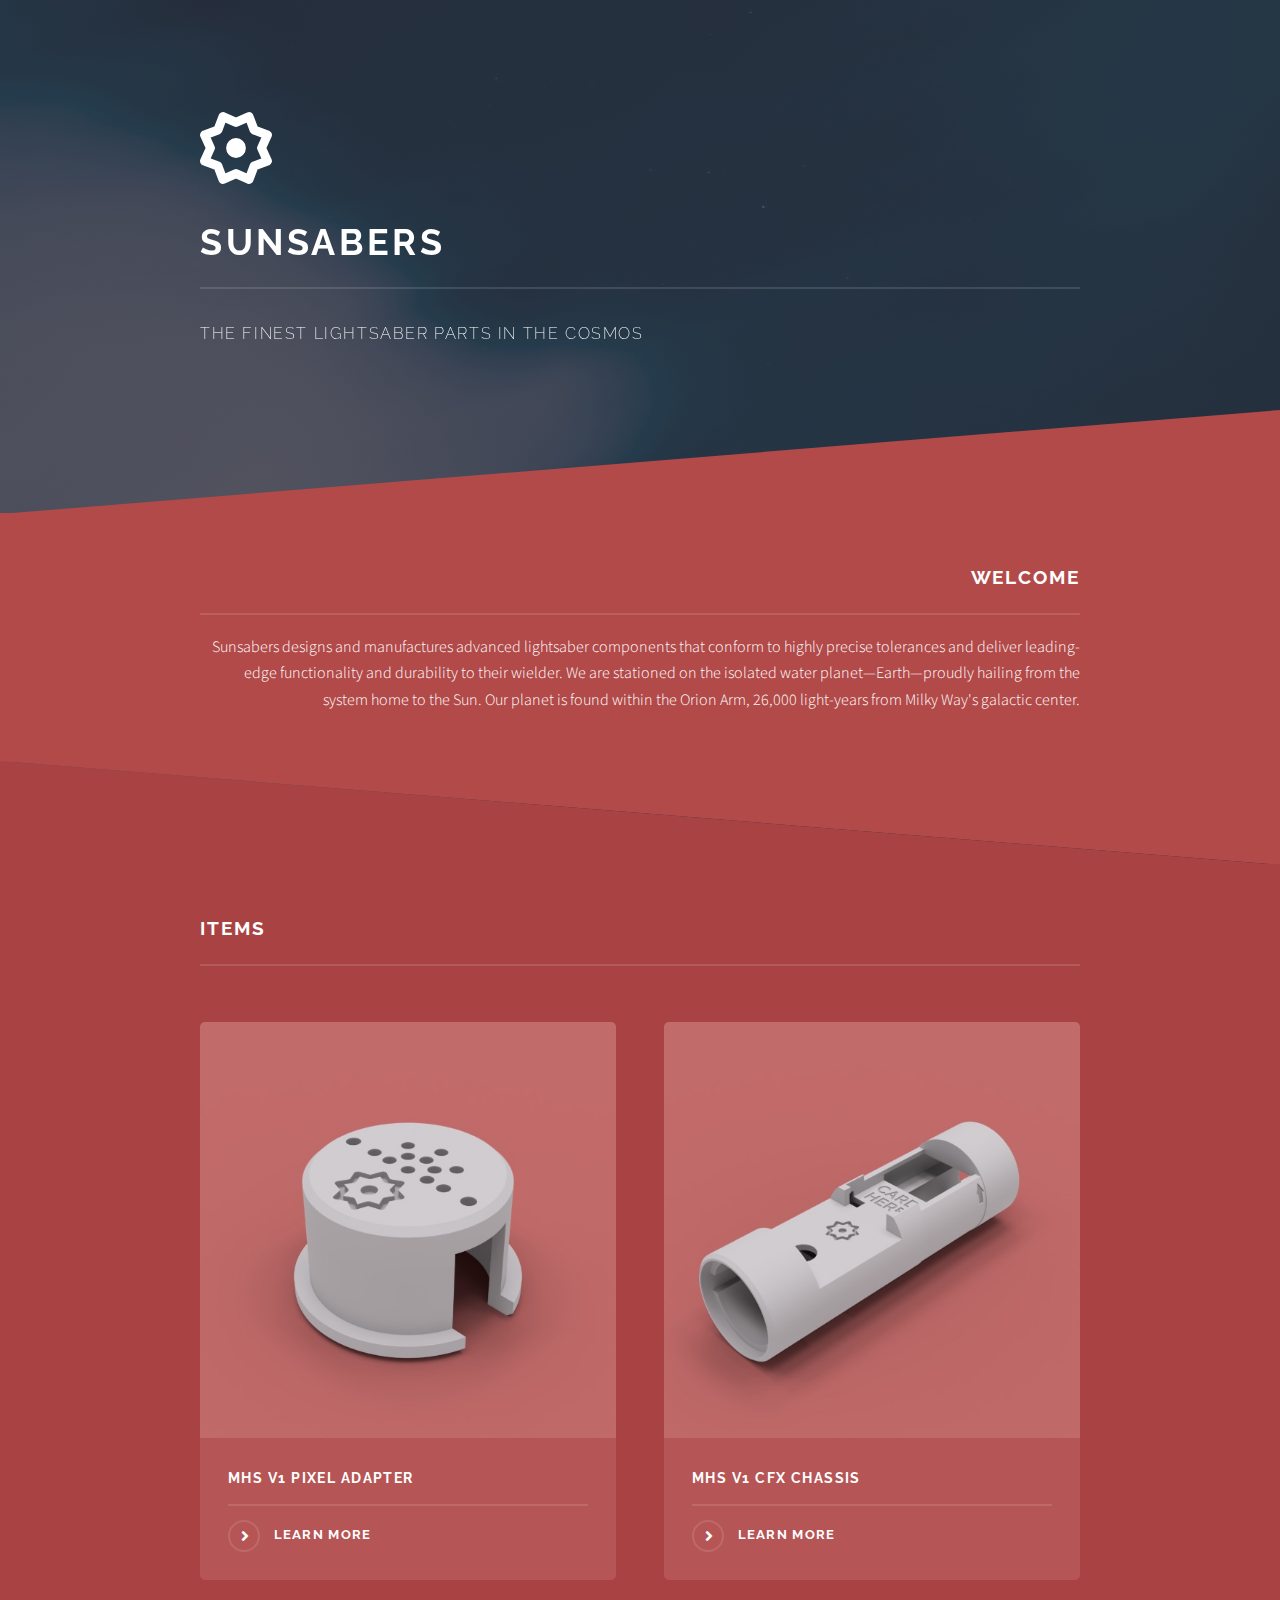
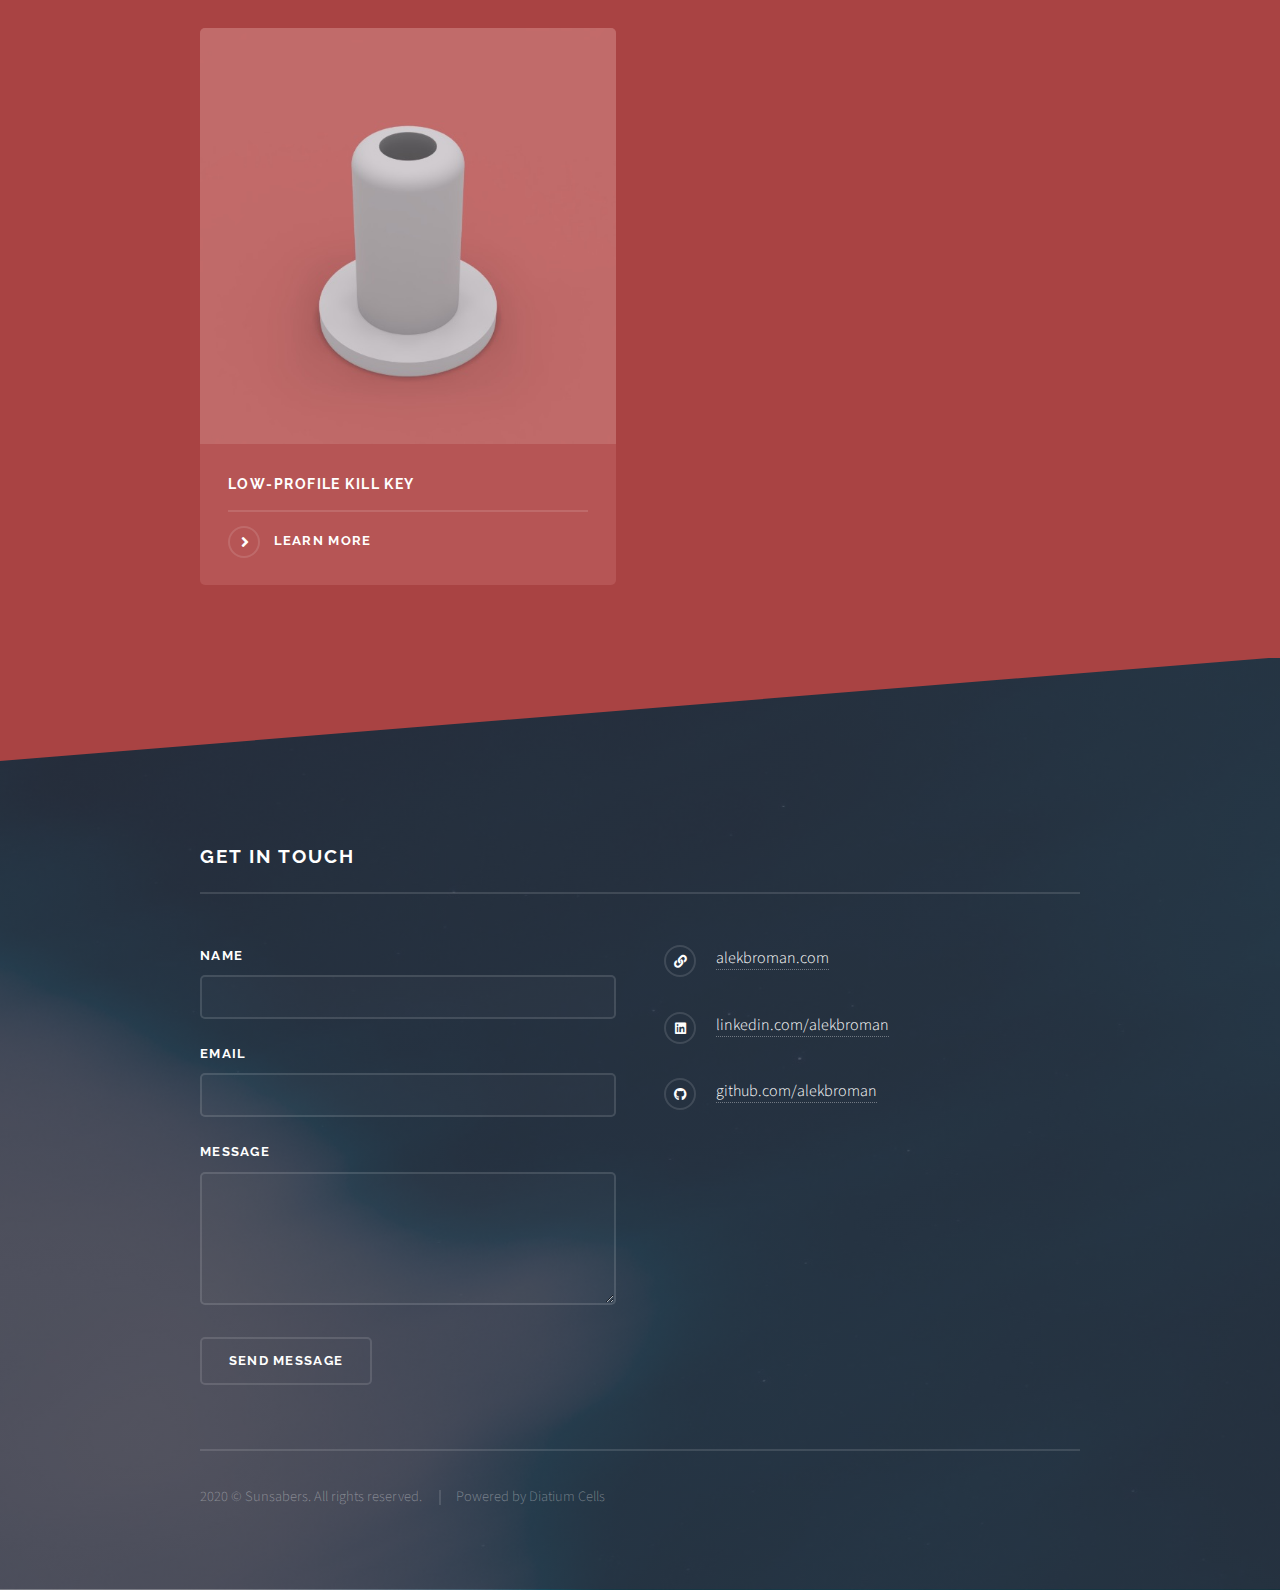
==== index.html @ b9d6bbc8 "Update index.html" ====
<!DOCTYPE html>
<!--
	Solid State by Pixelarity
	pixelarity.com | hello@pixelarity.com
	License: pixelarity.com/license
-->
<html>
	<head>
		<title>Sunsabers</title>
		<meta
			name="description"
			content="Sunsabers designs and manufactures advanced lightsaber components that deliver leading-edge functionality and durability to their wielder."
		/>
		<meta charset="utf-8" />
		<meta name="viewport" content="width=device-width, initial-scale=1, user-scalable=no" />
		<link rel="stylesheet" href="assets/css/main.css" />
		<noscript><link rel="stylesheet" href="assets/css/noscript.css" /></noscript>

		<!-- Favicons -->
		<link rel="apple-touch-icon" sizes="180x180" href="/apple-touch-icon.png" />
		<link rel="icon" type="image/png" sizes="32x32" href="/favicon-32x32.png" />
		<link rel="icon" type="image/png" sizes="16x16" href="/favicon-16x16.png" />
		<link rel="manifest" href="/site.webmanifest" />
		<link rel="mask-icon" href="/safari-pinned-tab.svg" color="#b65555" />
		<meta name="msapplication-TileColor" content="#b65555" />
		<meta name="theme-color" content="#b65555" />

		<!-- reCAPTCHA -->
		<script src="https://www.google.com/recaptcha/api.js" async defer></script>
		<script>
			function onSubmit(token) {
				document.getElementById("form").submit();
			}
		</script>
	</head>
	<body class="is-preload">
		<!-- Page Wrapper -->
		<div id="page-wrapper">
			<!-- Header -->
			<header id="header" class="alt">
				<h1><a href="/">Sunsabers</a></h1>
			</header>

			<!-- Banner -->
			<section id="banner">
				<div class="inner">
					<div class="logo">
						<span class="icon"><img src="images/logo.svg" /></span>
					</div>
					<h2>Sunsabers</h2>
					<p>The Finest Lightsaber Parts in the Cosmos</p>
				</div>
			</section>

			<!-- Wrapper -->
			<section id="wrapper">
				<!-- One -->
				<section id="one" class="wrapper spotlight style1">
					<div class="inner">
						<div class="content">
							<h2 class="major">Welcome</h2>
							<p>
								Sunsabers designs and manufactures advanced lightsaber components that conform to highly precise tolerances and deliver leading-edge
								functionality and durability to their wielder. We are stationed on the isolated water planet&mdash;Earth&mdash;proudly hailing from the system
								home to the Sun. Our planet is found within the Orion Arm, 26,000 light-years from Milky Way's galactic center.
							</p>
						</div>
					</div>
				</section>

				<!-- Two -->
				<section id="four" class="wrapper alt style1">
					<div class="inner">
						<h2 class="major">Items</h2>
						<p></p>
						<section class="features">
							<article>
								<a href="/adapter.html" class="image"><img src="images/adapter/1.jpg" alt="" /></a>
								<h3 class="major">MHS V1 Pixel Adapter</h3>
								<a href="/adapter.html" class="special">Learn more</a>
							</article>
							<article>
								<a href="/chassis.html" class="image"><img src="images/chassis/1.jpg" alt="" /></a>
								<h3 class="major">MHS V1 CFX Chassis</h3>
								<a href="/chassis.html" class="special">Learn more</a>
							</article>
							<article>
								<a href="/key.html" class="image"><img src="images/key/1.jpg" alt="" /></a>
								<h3 class="major">Low-profile Kill Key</h3>
								<a href="/key.html" class="special">Learn more</a>
							</article>
						</section>
					</div>
				</section>
			</section>

			<!-- Footer -->
			<section id="footer">
				<div class="inner">
					<h2 class="major">Get in touch</h2>
					<p></p>
					<form id="form" method="post" action="https://formspree.io/mbjzrova">
						<div class="fields">
							<div class="field">
								<label for="name">Name</label>
								<input type="text" name="name" id="name" />
							</div>
							<div class="field">
								<label for="email">Email</label>
								<input type="email" name="email" id="email" />
							</div>
							<div class="field">
								<label for="message">Message</label>
								<textarea name="message" id="message" rows="4"></textarea>
							</div>
						</div>
						<ul class="actions">
							<li><button class="g-recaptcha" data-sitekey="6LeF__cUAAAAAP0CEzzdbJzlmwVHVv4HgqqLmGhk" data-callback="onSubmit">Send Message</button></li>
						</ul>
					</form>
					<ul class="contact">
						<li class="icon solid fa-link"><a href="https://alekbroman.com">alekbroman.com</a></li>
						<li class="icon brands fa-linkedin"><a href="https://www.linkedin.com/in/alekbroman">linkedin.com/alekbroman</a></li>
						<li class="icon brands fa-github"><a href="https://github.com/polymods">github.com/alekbroman</a></li>
					</ul>
					<ul class="copyright">
						<li>2020 &copy; Sunsabers. All rights reserved.</li>
						<li>Powered by Diatium Cells</li>
					</ul>
				</div>
			</section>
		</div>

		<!-- Scripts -->
		<script src="assets/js/jquery.min.js"></script>
		<script src="assets/js/jquery.scrollex.min.js"></script>
		<script src="assets/js/browser.min.js"></script>
		<script src="assets/js/breakpoints.min.js"></script>
		<script src="assets/js/util.js"></script>
		<script src="assets/js/main.js"></script>
	</body>
</html>
---- assets/css/main.css ----
@import url(fontawesome-all.min.css);
@import url("https://fonts.googleapis.com/css?family=Raleway:200,700|Source+Sans+Pro:300,600,300italic,600italic");

/*
	Solid State by Pixelarity
	pixelarity.com | hello@pixelarity.com
	License: pixelarity.com/license
*/

html,
body,
div,
span,
applet,
object,
iframe,
h1,
h2,
h3,
h4,
h5,
h6,
p,
blockquote,
pre,
a,
abbr,
acronym,
address,
big,
cite,
code,
del,
dfn,
em,
img,
ins,
kbd,
q,
s,
samp,
small,
strike,
strong,
sub,
sup,
tt,
var,
b,
u,
i,
center,
dl,
dt,
dd,
ol,
ul,
li,
fieldset,
form,
label,
legend,
table,
caption,
tbody,
tfoot,
thead,
tr,
th,
td,
article,
aside,
canvas,
details,
embed,
figure,
figcaption,
footer,
header,
hgroup,
menu,
nav,
output,
ruby,
section,
summary,
time,
mark,
audio,
video {
	margin: 0;
	padding: 0;
	border: 0;
	font-size: 100%;
	font: inherit;
	vertical-align: baseline;
}

article,
aside,
details,
figcaption,
figure,
footer,
header,
hgroup,
menu,
nav,
section {
	display: block;
}

body {
	line-height: 1;
}

ol,
ul {
	list-style: none;
}

blockquote,
q {
	quotes: none;
}

blockquote:before,
blockquote:after,
q:before,
q:after {
	content: "";
	content: none;
}

table {
	border-collapse: collapse;
	border-spacing: 0;
}

body {
	-webkit-text-size-adjust: none;
}

mark {
	background-color: transparent;
	color: inherit;
}

input::-moz-focus-inner {
	border: 0;
	padding: 0;
}

input,
select,
textarea {
	-moz-appearance: none;
	-webkit-appearance: none;
	-ms-appearance: none;
	appearance: none;
}

/* Basic */

@-ms-viewport {
	width: device-width;
}

body {
	-ms-overflow-style: scrollbar;
}

@media screen and (max-width: 480px) {
	html,
	body {
		min-width: 320px;
	}
}

html {
	box-sizing: border-box;
}

*,
*:before,
*:after {
	box-sizing: inherit;
}

body {
	background-color: #2e3141;
	background-image: linear-gradient(to top, rgba(46, 49, 65, 0.8), rgba(46, 49, 65, 0.8)), url("../../images/bg.jpg");
	background-size: auto, cover;
	background-attachment: fixed, fixed;
	background-position: center, center;
}

body.is-preload *,
body.is-preload *:before,
body.is-preload *:after {
	-moz-animation: none !important;
	-webkit-animation: none !important;
	-ms-animation: none !important;
	animation: none !important;
	-moz-transition: none !important;
	-webkit-transition: none !important;
	-ms-transition: none !important;
	transition: none !important;
}

/* Type */

body,
input,
select,
textarea {
	color: #ffffff;
	font-family: "Source Sans Pro", Helvetica, sans-serif;
	font-size: 16.5pt;
	font-weight: 300;
	line-height: 1.65;
}

@media screen and (max-width: 1680px) {
	body,
	input,
	select,
	textarea {
		font-size: 13pt;
	}
}

@media screen and (max-width: 1280px) {
	body,
	input,
	select,
	textarea {
		font-size: 12pt;
	}
}

@media screen and (max-width: 980px) {
	body,
	input,
	select,
	textarea {
		font-size: 12pt;
	}
}

@media screen and (max-width: 736px) {
	body,
	input,
	select,
	textarea {
		font-size: 12pt;
	}
}

@media screen and (max-width: 480px) {
	body,
	input,
	select,
	textarea {
		font-size: 12pt;
	}
}

a {
	-moz-transition: color 0.2s ease-in-out, border-bottom-color 0.2s ease-in-out;
	-webkit-transition: color 0.2s ease-in-out, border-bottom-color 0.2s ease-in-out;
	-ms-transition: color 0.2s ease-in-out, border-bottom-color 0.2s ease-in-out;
	transition: color 0.2s ease-in-out, border-bottom-color 0.2s ease-in-out;
	border-bottom: dotted 1px rgba(255, 255, 255, 0.35);
	color: #ffffff;
	text-decoration: none;
}

a:hover {
	border-bottom-color: transparent;
	color: #ffffff !important;
}

a.special:not(.button) {
	text-decoration: none;
	border-bottom: 0;
	display: block;
	font-family: Raleway, Helvetica, sans-serif;
	font-size: 0.8em;
	font-weight: 700;
	letter-spacing: 0.1em;
	margin: 0 0 2em 0;
	text-transform: uppercase;
}

a.special:not(.button):before {
	-moz-osx-font-smoothing: grayscale;
	-webkit-font-smoothing: antialiased;
	display: inline-block;
	font-style: normal;
	font-variant: normal;
	text-rendering: auto;
	line-height: 1;
	text-transform: none !important;
	font-family: "Font Awesome 5 Free";
	font-weight: 900;
}

a.special:not(.button):before {
	-moz-transition: background-color 0.2s ease-in-out;
	-webkit-transition: background-color 0.2s ease-in-out;
	-ms-transition: background-color 0.2s ease-in-out;
	transition: background-color 0.2s ease-in-out;
	border-radius: 100%;
	border: solid 2px rgba(255, 255, 255, 0.125);
	content: "\f105";
	display: inline-block;
	font-size: 1.25em;
	height: 2em;
	line-height: 1.75em;
	margin-right: 0.85em;
	text-align: center;
	text-indent: 0.15em;
	vertical-align: middle;
	width: 2em;
}

a.special:not(.button):hover:before {
	background-color: rgba(255, 255, 255, 0.025);
}

a.special:not(.button):active:before {
	background-color: rgba(255, 255, 255, 0.075);
}

strong,
b {
	color: #ffffff;
	font-weight: 600;
}

em,
i {
	font-style: italic;
}

p {
	margin: 0 0 2em 0;
}

h1,
h2,
h3,
h4,
h5,
h6 {
	color: #ffffff;
	font-family: Raleway, Helvetica, sans-serif;
	font-weight: 700;
	letter-spacing: 0.1em;
	margin: 0 0 1em 0;
	text-transform: uppercase;
}

h1 a,
h2 a,
h3 a,
h4 a,
h5 a,
h6 a {
	color: inherit;
	text-decoration: none;
	border-bottom: 0;
}

h1 span,
h2 span,
h3 span,
h4 span,
h5 span,
h6 span {
	font-weight: 200;
}

h1.major,
h2.major,
h3.major,
h4.major,
h5.major,
h6.major {
	padding-bottom: 1em;
	border-bottom: solid 2px rgba(255, 255, 255, 0.125);
}

h2 {
	font-size: 1.2em;
}

h3 {
	font-size: 0.9em;
}

h4 {
	font-size: 0.7em;
}

h5 {
	font-size: 0.7em;
}

h6 {
	font-size: 0.7em;
}

@media screen and (max-width: 736px) {
	h2 {
		font-size: 1em;
	}

	h3 {
		font-size: 0.8em;
	}
}

sub {
	font-size: 0.8em;
	position: relative;
	top: 0.5em;
}

sup {
	font-size: 0.8em;
	position: relative;
	top: -0.5em;
}

blockquote {
	border-left: solid 4px rgba(255, 255, 255, 0.125);
	font-style: italic;
	margin: 0 0 2em 0;
	padding: 0.5em 0 0.5em 2em;
}

code {
	background: rgba(255, 255, 255, 0.025);
	border-radius: 5px;
	border: solid 2px rgba(255, 255, 255, 0.125);
	font-family: "Courier New", monospace;
	font-size: 0.9em;
	margin: 0 0.25em;
	padding: 0.25em 0.65em;
}

pre {
	-webkit-overflow-scrolling: touch;
	font-family: "Courier New", monospace;
	font-size: 0.9em;
	margin: 0 0 2em 0;
}

pre code {
	display: block;
	line-height: 1.75em;
	padding: 1em 1.5em;
	overflow-x: auto;
}

hr {
	border: 0;
	border-bottom: solid 2px rgba(255, 255, 255, 0.125);
	margin: 2.5em 0;
}

hr.major {
	margin: 4em 0;
}

.align-left {
	text-align: left;
}

.align-center {
	text-align: center;
}

.align-right {
	text-align: right;
}

/* Row */

.row {
	display: flex;
	flex-wrap: wrap;
	box-sizing: border-box;
	align-items: stretch;
}

.row > * {
	box-sizing: border-box;
}

.row.gtr-uniform > * > :last-child {
	margin-bottom: 0;
}

.row.aln-left {
	justify-content: flex-start;
}

.row.aln-center {
	justify-content: center;
}

.row.aln-right {
	justify-content: flex-end;
}

.row.aln-top {
	align-items: flex-start;
}

.row.aln-middle {
	align-items: center;
}

.row.aln-bottom {
	align-items: flex-end;
}

.row > .imp {
	order: -1;
}

.row > .col-1 {
	width: 8.33333%;
}

.row > .off-1 {
	margin-left: 8.33333%;
}

.row > .col-2 {
	width: 16.66667%;
}

.row > .off-2 {
	margin-left: 16.66667%;
}

.row > .col-3 {
	width: 25%;
}

.row > .off-3 {
	margin-left: 25%;
}

.row > .col-4 {
	width: 33.33333%;
}

.row > .off-4 {
	margin-left: 33.33333%;
}

.row > .col-5 {
	width: 41.66667%;
}

.row > .off-5 {
	margin-left: 41.66667%;
}

.row > .col-6 {
	width: 50%;
}

.row > .off-6 {
	margin-left: 50%;
}

.row > .col-7 {
	width: 58.33333%;
}

.row > .off-7 {
	margin-left: 58.33333%;
}

.row > .col-8 {
	width: 66.66667%;
}

.row > .off-8 {
	margin-left: 66.66667%;
}

.row > .col-9 {
	width: 75%;
}

.row > .off-9 {
	margin-left: 75%;
}

.row > .col-10 {
	width: 83.33333%;
}

.row > .off-10 {
	margin-left: 83.33333%;
}

.row > .col-11 {
	width: 91.66667%;
}

.row > .off-11 {
	margin-left: 91.66667%;
}

.row > .col-12 {
	width: 100%;
}

.row > .off-12 {
	margin-left: 100%;
}

.row.gtr-0 {
	margin-top: 0;
	margin-left: 0em;
}

.row.gtr-0 > * {
	padding: 0 0 0 0em;
}

.row.gtr-0.gtr-uniform {
	margin-top: 0em;
}

.row.gtr-0.gtr-uniform > * {
	padding-top: 0em;
}

.row.gtr-25 {
	margin-top: 0;
	margin-left: -0.4375em;
}

.row.gtr-25 > * {
	padding: 0 0 0 0.4375em;
}

.row.gtr-25.gtr-uniform {
	margin-top: -0.4375em;
}

.row.gtr-25.gtr-uniform > * {
	padding-top: 0.4375em;
}

.row.gtr-50 {
	margin-top: 0;
	margin-left: -0.875em;
}

.row.gtr-50 > * {
	padding: 0 0 0 0.875em;
}

.row.gtr-50.gtr-uniform {
	margin-top: -0.875em;
}

.row.gtr-50.gtr-uniform > * {
	padding-top: 0.875em;
}

.row {
	margin-top: 0;
	margin-left: -1.75em;
}

.row > * {
	padding: 0 0 0 1.75em;
}

.row.gtr-uniform {
	margin-top: -1.75em;
}

.row.gtr-uniform > * {
	padding-top: 1.75em;
}

.row.gtr-150 {
	margin-top: 0;
	margin-left: -2.625em;
}

.row.gtr-150 > * {
	padding: 0 0 0 2.625em;
}

.row.gtr-150.gtr-uniform {
	margin-top: -2.625em;
}

.row.gtr-150.gtr-uniform > * {
	padding-top: 2.625em;
}

.row.gtr-200 {
	margin-top: 0;
	margin-left: -3.5em;
}

.row.gtr-200 > * {
	padding: 0 0 0 3.5em;
}

.row.gtr-200.gtr-uniform {
	margin-top: -3.5em;
}

.row.gtr-200.gtr-uniform > * {
	padding-top: 3.5em;
}

@media screen and (max-width: 1680px) {
	.row {
		display: flex;
		flex-wrap: wrap;
		box-sizing: border-box;
		align-items: stretch;
	}

	.row > * {
		box-sizing: border-box;
	}

	.row.gtr-uniform > * > :last-child {
		margin-bottom: 0;
	}

	.row.aln-left {
		justify-content: flex-start;
	}

	.row.aln-center {
		justify-content: center;
	}

	.row.aln-right {
		justify-content: flex-end;
	}

	.row.aln-top {
		align-items: flex-start;
	}

	.row.aln-middle {
		align-items: center;
	}

	.row.aln-bottom {
		align-items: flex-end;
	}

	.row > .imp-xlarge {
		order: -1;
	}

	.row > .col-1-xlarge {
		width: 8.33333%;
	}

	.row > .off-1-xlarge {
		margin-left: 8.33333%;
	}

	.row > .col-2-xlarge {
		width: 16.66667%;
	}

	.row > .off-2-xlarge {
		margin-left: 16.66667%;
	}

	.row > .col-3-xlarge {
		width: 25%;
	}

	.row > .off-3-xlarge {
		margin-left: 25%;
	}

	.row > .col-4-xlarge {
		width: 33.33333%;
	}

	.row > .off-4-xlarge {
		margin-left: 33.33333%;
	}

	.row > .col-5-xlarge {
		width: 41.66667%;
	}

	.row > .off-5-xlarge {
		margin-left: 41.66667%;
	}

	.row > .col-6-xlarge {
		width: 50%;
	}

	.row > .off-6-xlarge {
		margin-left: 50%;
	}

	.row > .col-7-xlarge {
		width: 58.33333%;
	}

	.row > .off-7-xlarge {
		margin-left: 58.33333%;
	}

	.row > .col-8-xlarge {
		width: 66.66667%;
	}

	.row > .off-8-xlarge {
		margin-left: 66.66667%;
	}

	.row > .col-9-xlarge {
		width: 75%;
	}

	.row > .off-9-xlarge {
		margin-left: 75%;
	}

	.row > .col-10-xlarge {
		width: 83.33333%;
	}

	.row > .off-10-xlarge {
		margin-left: 83.33333%;
	}

	.row > .col-11-xlarge {
		width: 91.66667%;
	}

	.row > .off-11-xlarge {
		margin-left: 91.66667%;
	}

	.row > .col-12-xlarge {
		width: 100%;
	}

	.row > .off-12-xlarge {
		margin-left: 100%;
	}

	.row.gtr-0 {
		margin-top: 0;
		margin-left: 0em;
	}

	.row.gtr-0 > * {
		padding: 0 0 0 0em;
	}

	.row.gtr-0.gtr-uniform {
		margin-top: 0em;
	}

	.row.gtr-0.gtr-uniform > * {
		padding-top: 0em;
	}

	.row.gtr-25 {
		margin-top: 0;
		margin-left: -0.4375em;
	}

	.row.gtr-25 > * {
		padding: 0 0 0 0.4375em;
	}

	.row.gtr-25.gtr-uniform {
		margin-top: -0.4375em;
	}

	.row.gtr-25.gtr-uniform > * {
		padding-top: 0.4375em;
	}

	.row.gtr-50 {
		margin-top: 0;
		margin-left: -0.875em;
	}

	.row.gtr-50 > * {
		padding: 0 0 0 0.875em;
	}

	.row.gtr-50.gtr-uniform {
		margin-top: -0.875em;
	}

	.row.gtr-50.gtr-uniform > * {
		padding-top: 0.875em;
	}

	.row {
		margin-top: 0;
		margin-left: -1.75em;
	}

	.row > * {
		padding: 0 0 0 1.75em;
	}

	.row.gtr-uniform {
		margin-top: -1.75em;
	}

	.row.gtr-uniform > * {
		padding-top: 1.75em;
	}

	.row.gtr-150 {
		margin-top: 0;
		margin-left: -2.625em;
	}

	.row.gtr-150 > * {
		padding: 0 0 0 2.625em;
	}

	.row.gtr-150.gtr-uniform {
		margin-top: -2.625em;
	}

	.row.gtr-150.gtr-uniform > * {
		padding-top: 2.625em;
	}

	.row.gtr-200 {
		margin-top: 0;
		margin-left: -3.5em;
	}

	.row.gtr-200 > * {
		padding: 0 0 0 3.5em;
	}

	.row.gtr-200.gtr-uniform {
		margin-top: -3.5em;
	}

	.row.gtr-200.gtr-uniform > * {
		padding-top: 3.5em;
	}
}

@media screen and (max-width: 1280px) {
	.row {
		display: flex;
		flex-wrap: wrap;
		box-sizing: border-box;
		align-items: stretch;
	}

	.row > * {
		box-sizing: border-box;
	}

	.row.gtr-uniform > * > :last-child {
		margin-bottom: 0;
	}

	.row.aln-left {
		justify-content: flex-start;
	}

	.row.aln-center {
		justify-content: center;
	}

	.row.aln-right {
		justify-content: flex-end;
	}

	.row.aln-top {
		align-items: flex-start;
	}

	.row.aln-middle {
		align-items: center;
	}

	.row.aln-bottom {
		align-items: flex-end;
	}

	.row > .imp-large {
		order: -1;
	}

	.row > .col-1-large {
		width: 8.33333%;
	}

	.row > .off-1-large {
		margin-left: 8.33333%;
	}

	.row > .col-2-large {
		width: 16.66667%;
	}

	.row > .off-2-large {
		margin-left: 16.66667%;
	}

	.row > .col-3-large {
		width: 25%;
	}

	.row > .off-3-large {
		margin-left: 25%;
	}

	.row > .col-4-large {
		width: 33.33333%;
	}

	.row > .off-4-large {
		margin-left: 33.33333%;
	}

	.row > .col-5-large {
		width: 41.66667%;
	}

	.row > .off-5-large {
		margin-left: 41.66667%;
	}

	.row > .col-6-large {
		width: 50%;
	}

	.row > .off-6-large {
		margin-left: 50%;
	}

	.row > .col-7-large {
		width: 58.33333%;
	}

	.row > .off-7-large {
		margin-left: 58.33333%;
	}

	.row > .col-8-large {
		width: 66.66667%;
	}

	.row > .off-8-large {
		margin-left: 66.66667%;
	}

	.row > .col-9-large {
		width: 75%;
	}

	.row > .off-9-large {
		margin-left: 75%;
	}

	.row > .col-10-large {
		width: 83.33333%;
	}

	.row > .off-10-large {
		margin-left: 83.33333%;
	}

	.row > .col-11-large {
		width: 91.66667%;
	}

	.row > .off-11-large {
		margin-left: 91.66667%;
	}

	.row > .col-12-large {
		width: 100%;
	}

	.row > .off-12-large {
		margin-left: 100%;
	}

	.row.gtr-0 {
		margin-top: 0;
		margin-left: 0em;
	}

	.row.gtr-0 > * {
		padding: 0 0 0 0em;
	}

	.row.gtr-0.gtr-uniform {
		margin-top: 0em;
	}

	.row.gtr-0.gtr-uniform > * {
		padding-top: 0em;
	}

	.row.gtr-25 {
		margin-top: 0;
		margin-left: -0.4375em;
	}

	.row.gtr-25 > * {
		padding: 0 0 0 0.4375em;
	}

	.row.gtr-25.gtr-uniform {
		margin-top: -0.4375em;
	}

	.row.gtr-25.gtr-uniform > * {
		padding-top: 0.4375em;
	}

	.row.gtr-50 {
		margin-top: 0;
		margin-left: -0.875em;
	}

	.row.gtr-50 > * {
		padding: 0 0 0 0.875em;
	}

	.row.gtr-50.gtr-uniform {
		margin-top: -0.875em;
	}

	.row.gtr-50.gtr-uniform > * {
		padding-top: 0.875em;
	}

	.row {
		margin-top: 0;
		margin-left: -1.75em;
	}

	.row > * {
		padding: 0 0 0 1.75em;
	}

	.row.gtr-uniform {
		margin-top: -1.75em;
	}

	.row.gtr-uniform > * {
		padding-top: 1.75em;
	}

	.row.gtr-150 {
		margin-top: 0;
		margin-left: -2.625em;
	}

	.row.gtr-150 > * {
		padding: 0 0 0 2.625em;
	}

	.row.gtr-150.gtr-uniform {
		margin-top: -2.625em;
	}

	.row.gtr-150.gtr-uniform > * {
		padding-top: 2.625em;
	}

	.row.gtr-200 {
		margin-top: 0;
		margin-left: -3.5em;
	}

	.row.gtr-200 > * {
		padding: 0 0 0 3.5em;
	}

	.row.gtr-200.gtr-uniform {
		margin-top: -3.5em;
	}

	.row.gtr-200.gtr-uniform > * {
		padding-top: 3.5em;
	}
}

@media screen and (max-width: 980px) {
	.row {
		display: flex;
		flex-wrap: wrap;
		box-sizing: border-box;
		align-items: stretch;
	}

	.row > * {
		box-sizing: border-box;
	}

	.row.gtr-uniform > * > :last-child {
		margin-bottom: 0;
	}

	.row.aln-left {
		justify-content: flex-start;
	}

	.row.aln-center {
		justify-content: center;
	}

	.row.aln-right {
		justify-content: flex-end;
	}

	.row.aln-top {
		align-items: flex-start;
	}

	.row.aln-middle {
		align-items: center;
	}

	.row.aln-bottom {
		align-items: flex-end;
	}

	.row > .imp-medium {
		order: -1;
	}

	.row > .col-1-medium {
		width: 8.33333%;
	}

	.row > .off-1-medium {
		margin-left: 8.33333%;
	}

	.row > .col-2-medium {
		width: 16.66667%;
	}

	.row > .off-2-medium {
		margin-left: 16.66667%;
	}

	.row > .col-3-medium {
		width: 25%;
	}

	.row > .off-3-medium {
		margin-left: 25%;
	}

	.row > .col-4-medium {
		width: 33.33333%;
	}

	.row > .off-4-medium {
		margin-left: 33.33333%;
	}

	.row > .col-5-medium {
		width: 41.66667%;
	}

	.row > .off-5-medium {
		margin-left: 41.66667%;
	}

	.row > .col-6-medium {
		width: 50%;
	}

	.row > .off-6-medium {
		margin-left: 50%;
	}

	.row > .col-7-medium {
		width: 58.33333%;
	}

	.row > .off-7-medium {
		margin-left: 58.33333%;
	}

	.row > .col-8-medium {
		width: 66.66667%;
	}

	.row > .off-8-medium {
		margin-left: 66.66667%;
	}

	.row > .col-9-medium {
		width: 75%;
	}

	.row > .off-9-medium {
		margin-left: 75%;
	}

	.row > .col-10-medium {
		width: 83.33333%;
	}

	.row > .off-10-medium {
		margin-left: 83.33333%;
	}

	.row > .col-11-medium {
		width: 91.66667%;
	}

	.row > .off-11-medium {
		margin-left: 91.66667%;
	}

	.row > .col-12-medium {
		width: 100%;
	}

	.row > .off-12-medium {
		margin-left: 100%;
	}

	.row.gtr-0 {
		margin-top: 0;
		margin-left: 0em;
	}

	.row.gtr-0 > * {
		padding: 0 0 0 0em;
	}

	.row.gtr-0.gtr-uniform {
		margin-top: 0em;
	}

	.row.gtr-0.gtr-uniform > * {
		padding-top: 0em;
	}

	.row.gtr-25 {
		margin-top: 0;
		margin-left: -0.4375em;
	}

	.row.gtr-25 > * {
		padding: 0 0 0 0.4375em;
	}

	.row.gtr-25.gtr-uniform {
		margin-top: -0.4375em;
	}

	.row.gtr-25.gtr-uniform > * {
		padding-top: 0.4375em;
	}

	.row.gtr-50 {
		margin-top: 0;
		margin-left: -0.875em;
	}

	.row.gtr-50 > * {
		padding: 0 0 0 0.875em;
	}

	.row.gtr-50.gtr-uniform {
		margin-top: -0.875em;
	}

	.row.gtr-50.gtr-uniform > * {
		padding-top: 0.875em;
	}

	.row {
		margin-top: 0;
		margin-left: -1.75em;
	}

	.row > * {
		padding: 0 0 0 1.75em;
	}

	.row.gtr-uniform {
		margin-top: -1.75em;
	}

	.row.gtr-uniform > * {
		padding-top: 1.75em;
	}

	.row.gtr-150 {
		margin-top: 0;
		margin-left: -2.625em;
	}

	.row.gtr-150 > * {
		padding: 0 0 0 2.625em;
	}

	.row.gtr-150.gtr-uniform {
		margin-top: -2.625em;
	}

	.row.gtr-150.gtr-uniform > * {
		padding-top: 2.625em;
	}

	.row.gtr-200 {
		margin-top: 0;
		margin-left: -3.5em;
	}

	.row.gtr-200 > * {
		padding: 0 0 0 3.5em;
	}

	.row.gtr-200.gtr-uniform {
		margin-top: -3.5em;
	}

	.row.gtr-200.gtr-uniform > * {
		padding-top: 3.5em;
	}
}

@media screen and (max-width: 736px) {
	.row {
		display: flex;
		flex-wrap: wrap;
		box-sizing: border-box;
		align-items: stretch;
	}

	.row > * {
		box-sizing: border-box;
	}

	.row.gtr-uniform > * > :last-child {
		margin-bottom: 0;
	}

	.row.aln-left {
		justify-content: flex-start;
	}

	.row.aln-center {
		justify-content: center;
	}

	.row.aln-right {
		justify-content: flex-end;
	}

	.row.aln-top {
		align-items: flex-start;
	}

	.row.aln-middle {
		align-items: center;
	}

	.row.aln-bottom {
		align-items: flex-end;
	}

	.row > .imp-small {
		order: -1;
	}

	.row > .col-1-small {
		width: 8.33333%;
	}

	.row > .off-1-small {
		margin-left: 8.33333%;
	}

	.row > .col-2-small {
		width: 16.66667%;
	}

	.row > .off-2-small {
		margin-left: 16.66667%;
	}

	.row > .col-3-small {
		width: 25%;
	}

	.row > .off-3-small {
		margin-left: 25%;
	}

	.row > .col-4-small {
		width: 33.33333%;
	}

	.row > .off-4-small {
		margin-left: 33.33333%;
	}

	.row > .col-5-small {
		width: 41.66667%;
	}

	.row > .off-5-small {
		margin-left: 41.66667%;
	}

	.row > .col-6-small {
		width: 50%;
	}

	.row > .off-6-small {
		margin-left: 50%;
	}

	.row > .col-7-small {
		width: 58.33333%;
	}

	.row > .off-7-small {
		margin-left: 58.33333%;
	}

	.row > .col-8-small {
		width: 66.66667%;
	}

	.row > .off-8-small {
		margin-left: 66.66667%;
	}

	.row > .col-9-small {
		width: 75%;
	}

	.row > .off-9-small {
		margin-left: 75%;
	}

	.row > .col-10-small {
		width: 83.33333%;
	}

	.row > .off-10-small {
		margin-left: 83.33333%;
	}

	.row > .col-11-small {
		width: 91.66667%;
	}

	.row > .off-11-small {
		margin-left: 91.66667%;
	}

	.row > .col-12-small {
		width: 100%;
	}

	.row > .off-12-small {
		margin-left: 100%;
	}

	.row.gtr-0 {
		margin-top: 0;
		margin-left: 0em;
	}

	.row.gtr-0 > * {
		padding: 0 0 0 0em;
	}

	.row.gtr-0.gtr-uniform {
		margin-top: 0em;
	}

	.row.gtr-0.gtr-uniform > * {
		padding-top: 0em;
	}

	.row.gtr-25 {
		margin-top: 0;
		margin-left: -0.3125em;
	}

	.row.gtr-25 > * {
		padding: 0 0 0 0.3125em;
	}

	.row.gtr-25.gtr-uniform {
		margin-top: -0.3125em;
	}

	.row.gtr-25.gtr-uniform > * {
		padding-top: 0.3125em;
	}

	.row.gtr-50 {
		margin-top: 0;
		margin-left: -0.625em;
	}

	.row.gtr-50 > * {
		padding: 0 0 0 0.625em;
	}

	.row.gtr-50.gtr-uniform {
		margin-top: -0.625em;
	}

	.row.gtr-50.gtr-uniform > * {
		padding-top: 0.625em;
	}

	.row {
		margin-top: 0;
		margin-left: -1.25em;
	}

	.row > * {
		padding: 0 0 0 1.25em;
	}

	.row.gtr-uniform {
		margin-top: -1.25em;
	}

	.row.gtr-uniform > * {
		padding-top: 1.25em;
	}

	.row.gtr-150 {
		margin-top: 0;
		margin-left: -1.875em;
	}

	.row.gtr-150 > * {
		padding: 0 0 0 1.875em;
	}

	.row.gtr-150.gtr-uniform {
		margin-top: -1.875em;
	}

	.row.gtr-150.gtr-uniform > * {
		padding-top: 1.875em;
	}

	.row.gtr-200 {
		margin-top: 0;
		margin-left: -2.5em;
	}

	.row.gtr-200 > * {
		padding: 0 0 0 2.5em;
	}

	.row.gtr-200.gtr-uniform {
		margin-top: -2.5em;
	}

	.row.gtr-200.gtr-uniform > * {
		padding-top: 2.5em;
	}
}

@media screen and (max-width: 480px) {
	.row {
		display: flex;
		flex-wrap: wrap;
		box-sizing: border-box;
		align-items: stretch;
	}

	.row > * {
		box-sizing: border-box;
	}

	.row.gtr-uniform > * > :last-child {
		margin-bottom: 0;
	}

	.row.aln-left {
		justify-content: flex-start;
	}

	.row.aln-center {
		justify-content: center;
	}

	.row.aln-right {
		justify-content: flex-end;
	}

	.row.aln-top {
		align-items: flex-start;
	}

	.row.aln-middle {
		align-items: center;
	}

	.row.aln-bottom {
		align-items: flex-end;
	}

	.row > .imp-xsmall {
		order: -1;
	}

	.row > .col-1-xsmall {
		width: 8.33333%;
	}

	.row > .off-1-xsmall {
		margin-left: 8.33333%;
	}

	.row > .col-2-xsmall {
		width: 16.66667%;
	}

	.row > .off-2-xsmall {
		margin-left: 16.66667%;
	}

	.row > .col-3-xsmall {
		width: 25%;
	}

	.row > .off-3-xsmall {
		margin-left: 25%;
	}

	.row > .col-4-xsmall {
		width: 33.33333%;
	}

	.row > .off-4-xsmall {
		margin-left: 33.33333%;
	}

	.row > .col-5-xsmall {
		width: 41.66667%;
	}

	.row > .off-5-xsmall {
		margin-left: 41.66667%;
	}

	.row > .col-6-xsmall {
		width: 50%;
	}

	.row > .off-6-xsmall {
		margin-left: 50%;
	}

	.row > .col-7-xsmall {
		width: 58.33333%;
	}

	.row > .off-7-xsmall {
		margin-left: 58.33333%;
	}

	.row > .col-8-xsmall {
		width: 66.66667%;
	}

	.row > .off-8-xsmall {
		margin-left: 66.66667%;
	}

	.row > .col-9-xsmall {
		width: 75%;
	}

	.row > .off-9-xsmall {
		margin-left: 75%;
	}

	.row > .col-10-xsmall {
		width: 83.33333%;
	}

	.row > .off-10-xsmall {
		margin-left: 83.33333%;
	}

	.row > .col-11-xsmall {
		width: 91.66667%;
	}

	.row > .off-11-xsmall {
		margin-left: 91.66667%;
	}

	.row > .col-12-xsmall {
		width: 100%;
	}

	.row > .off-12-xsmall {
		margin-left: 100%;
	}

	.row.gtr-0 {
		margin-top: 0;
		margin-left: 0em;
	}

	.row.gtr-0 > * {
		padding: 0 0 0 0em;
	}

	.row.gtr-0.gtr-uniform {
		margin-top: 0em;
	}

	.row.gtr-0.gtr-uniform > * {
		padding-top: 0em;
	}

	.row.gtr-25 {
		margin-top: 0;
		margin-left: -0.3125em;
	}

	.row.gtr-25 > * {
		padding: 0 0 0 0.3125em;
	}

	.row.gtr-25.gtr-uniform {
		margin-top: -0.3125em;
	}

	.row.gtr-25.gtr-uniform > * {
		padding-top: 0.3125em;
	}

	.row.gtr-50 {
		margin-top: 0;
		margin-left: -0.625em;
	}

	.row.gtr-50 > * {
		padding: 0 0 0 0.625em;
	}

	.row.gtr-50.gtr-uniform {
		margin-top: -0.625em;
	}

	.row.gtr-50.gtr-uniform > * {
		padding-top: 0.625em;
	}

	.row {
		margin-top: 0;
		margin-left: -1.25em;
	}

	.row > * {
		padding: 0 0 0 1.25em;
	}

	.row.gtr-uniform {
		margin-top: -1.25em;
	}

	.row.gtr-uniform > * {
		padding-top: 1.25em;
	}

	.row.gtr-150 {
		margin-top: 0;
		margin-left: -1.875em;
	}

	.row.gtr-150 > * {
		padding: 0 0 0 1.875em;
	}

	.row.gtr-150.gtr-uniform {
		margin-top: -1.875em;
	}

	.row.gtr-150.gtr-uniform > * {
		padding-top: 1.875em;
	}

	.row.gtr-200 {
		margin-top: 0;
		margin-left: -2.5em;
	}

	.row.gtr-200 > * {
		padding: 0 0 0 2.5em;
	}

	.row.gtr-200.gtr-uniform {
		margin-top: -2.5em;
	}

	.row.gtr-200.gtr-uniform > * {
		padding-top: 2.5em;
	}
}

@media screen and (max-width: 360px) {
	.row {
		display: flex;
		flex-wrap: wrap;
		box-sizing: border-box;
		align-items: stretch;
	}

	.row > * {
		box-sizing: border-box;
	}

	.row.gtr-uniform > * > :last-child {
		margin-bottom: 0;
	}

	.row.aln-left {
		justify-content: flex-start;
	}

	.row.aln-center {
		justify-content: center;
	}

	.row.aln-right {
		justify-content: flex-end;
	}

	.row.aln-top {
		align-items: flex-start;
	}

	.row.aln-middle {
		align-items: center;
	}

	.row.aln-bottom {
		align-items: flex-end;
	}

	.row > .imp-xxsmall {
		order: -1;
	}

	.row > .col-1-xxsmall {
		width: 8.33333%;
	}

	.row > .off-1-xxsmall {
		margin-left: 8.33333%;
	}

	.row > .col-2-xxsmall {
		width: 16.66667%;
	}

	.row > .off-2-xxsmall {
		margin-left: 16.66667%;
	}

	.row > .col-3-xxsmall {
		width: 25%;
	}

	.row > .off-3-xxsmall {
		margin-left: 25%;
	}

	.row > .col-4-xxsmall {
		width: 33.33333%;
	}

	.row > .off-4-xxsmall {
		margin-left: 33.33333%;
	}

	.row > .col-5-xxsmall {
		width: 41.66667%;
	}

	.row > .off-5-xxsmall {
		margin-left: 41.66667%;
	}

	.row > .col-6-xxsmall {
		width: 50%;
	}

	.row > .off-6-xxsmall {
		margin-left: 50%;
	}

	.row > .col-7-xxsmall {
		width: 58.33333%;
	}

	.row > .off-7-xxsmall {
		margin-left: 58.33333%;
	}

	.row > .col-8-xxsmall {
		width: 66.66667%;
	}

	.row > .off-8-xxsmall {
		margin-left: 66.66667%;
	}

	.row > .col-9-xxsmall {
		width: 75%;
	}

	.row > .off-9-xxsmall {
		margin-left: 75%;
	}

	.row > .col-10-xxsmall {
		width: 83.33333%;
	}

	.row > .off-10-xxsmall {
		margin-left: 83.33333%;
	}

	.row > .col-11-xxsmall {
		width: 91.66667%;
	}

	.row > .off-11-xxsmall {
		margin-left: 91.66667%;
	}

	.row > .col-12-xxsmall {
		width: 100%;
	}

	.row > .off-12-xxsmall {
		margin-left: 100%;
	}

	.row.gtr-0 {
		margin-top: 0;
		margin-left: 0em;
	}

	.row.gtr-0 > * {
		padding: 0 0 0 0em;
	}

	.row.gtr-0.gtr-uniform {
		margin-top: 0em;
	}

	.row.gtr-0.gtr-uniform > * {
		padding-top: 0em;
	}

	.row.gtr-25 {
		margin-top: 0;
		margin-left: -0.3125em;
	}

	.row.gtr-25 > * {
		padding: 0 0 0 0.3125em;
	}

	.row.gtr-25.gtr-uniform {
		margin-top: -0.3125em;
	}

	.row.gtr-25.gtr-uniform > * {
		padding-top: 0.3125em;
	}

	.row.gtr-50 {
		margin-top: 0;
		margin-left: -0.625em;
	}

	.row.gtr-50 > * {
		padding: 0 0 0 0.625em;
	}

	.row.gtr-50.gtr-uniform {
		margin-top: -0.625em;
	}

	.row.gtr-50.gtr-uniform > * {
		padding-top: 0.625em;
	}

	.row {
		margin-top: 0;
		margin-left: -1.25em;
	}

	.row > * {
		padding: 0 0 0 1.25em;
	}

	.row.gtr-uniform {
		margin-top: -1.25em;
	}

	.row.gtr-uniform > * {
		padding-top: 1.25em;
	}

	.row.gtr-150 {
		margin-top: 0;
		margin-left: -1.875em;
	}

	.row.gtr-150 > * {
		padding: 0 0 0 1.875em;
	}

	.row.gtr-150.gtr-uniform {
		margin-top: -1.875em;
	}

	.row.gtr-150.gtr-uniform > * {
		padding-top: 1.875em;
	}

	.row.gtr-200 {
		margin-top: 0;
		margin-left: -2.5em;
	}

	.row.gtr-200 > * {
		padding: 0 0 0 2.5em;
	}

	.row.gtr-200.gtr-uniform {
		margin-top: -2.5em;
	}

	.row.gtr-200.gtr-uniform > * {
		padding-top: 2.5em;
	}
}

/* Section/Article */

section.special,
article.special {
	text-align: center;
}

/* Form */

form {
	margin: 0 0 2em 0;
}

form > :last-child {
	margin-bottom: 0;
}

form > .fields {
	display: -moz-flex;
	display: -webkit-flex;
	display: -ms-flex;
	display: flex;
	-moz-flex-wrap: wrap;
	-webkit-flex-wrap: wrap;
	-ms-flex-wrap: wrap;
	flex-wrap: wrap;
	width: calc(100% + 3em);
	margin: -1.5em 0 2em -1.5em;
}

form > .fields > .field {
	-moz-flex-grow: 0;
	-webkit-flex-grow: 0;
	-ms-flex-grow: 0;
	flex-grow: 0;
	-moz-flex-shrink: 0;
	-webkit-flex-shrink: 0;
	-ms-flex-shrink: 0;
	flex-shrink: 0;
	padding: 1.5em 0 0 1.5em;
	width: calc(100% - 1.5em);
}

form > .fields > .field.half {
	width: calc(50% - 0.75em);
}

form > .fields > .field.third {
	width: calc(100% / 3 - 0.5em);
}

form > .fields > .field.quarter {
	width: calc(25% - 0.375em);
}

@media screen and (max-width: 480px) {
	form > .fields {
		width: calc(100% + 3em);
		margin: -1.5em 0 2em -1.5em;
	}

	form > .fields > .field {
		padding: 1.5em 0 0 1.5em;
		width: calc(100% - 1.5em);
	}

	form > .fields > .field.half {
		width: calc(100% - 1.5em);
	}

	form > .fields > .field.third {
		width: calc(100% - 1.5em);
	}

	form > .fields > .field.quarter {
		width: calc(100% - 1.5em);
	}
}

label {
	color: #ffffff;
	display: block;
	font-family: Raleway, Helvetica, sans-serif;
	font-size: 0.8em;
	font-weight: 700;
	letter-spacing: 0.1em;
	margin: 0 0 0.7em 0;
	text-transform: uppercase;
}

input[type="text"],
input[type="password"],
input[type="email"],
input[type="tel"],
select,
textarea {
	-moz-appearance: none;
	-webkit-appearance: none;
	-ms-appearance: none;
	appearance: none;
	background: rgba(255, 255, 255, 0.025);
	border-radius: 5px;
	border: none;
	border: solid 2px rgba(255, 255, 255, 0.125);
	color: inherit;
	display: block;
	outline: 0;
	padding: 0 1em;
	text-decoration: none;
	width: 100%;
}

input[type="text"]:invalid,
input[type="password"]:invalid,
input[type="email"]:invalid,
input[type="tel"]:invalid,
select:invalid,
textarea:invalid {
	box-shadow: none;
}

input[type="text"]:focus,
input[type="password"]:focus,
input[type="email"]:focus,
input[type="tel"]:focus,
select:focus,
textarea:focus {
	border-color: #bc6e6e;
}

select {
	background-image: url("data:image/svg+xml;charset=utf8,%3Csvg xmlns='http://www.w3.org/2000/svg' width='40' height='40' preserveAspectRatio='none' viewBox='0 0 40 40'%3E%3Cpath d='M9.4,12.3l10.4,10.4l10.4-10.4c0.2-0.2,0.5-0.4,0.9-0.4c0.3,0,0.6,0.1,0.9,0.4l3.3,3.3c0.2,0.2,0.4,0.5,0.4,0.9 c0,0.4-0.1,0.6-0.4,0.9L20.7,31.9c-0.2,0.2-0.5,0.4-0.9,0.4c-0.3,0-0.6-0.1-0.9-0.4L4.3,17.3c-0.2-0.2-0.4-0.5-0.4-0.9 c0-0.4,0.1-0.6,0.4-0.9l3.3-3.3c0.2-0.2,0.5-0.4,0.9-0.4S9.1,12.1,9.4,12.3z' fill='rgba(255, 255, 255, 0.125)' /%3E%3C/svg%3E");
	background-size: 1.25rem;
	background-repeat: no-repeat;
	background-position: calc(100% - 1rem) center;
	height: 2.75em;
	padding-right: 2.75em;
	text-overflow: ellipsis;
}

select option {
	color: #ffffff;
	background: #2e3141;
}

select:focus::-ms-value {
	background-color: transparent;
}

select::-ms-expand {
	display: none;
}

input[type="text"],
input[type="password"],
input[type="email"],
select {
	height: 2.75em;
}

textarea {
	padding: 0.75em 1em;
}

input[type="checkbox"],
input[type="radio"] {
	-moz-appearance: none;
	-webkit-appearance: none;
	-ms-appearance: none;
	appearance: none;
	display: block;
	float: left;
	margin-right: -2em;
	opacity: 0;
	width: 1em;
	z-index: -1;
}

input[type="checkbox"] + label,
input[type="radio"] + label {
	text-decoration: none;
	color: #ffffff;
	cursor: pointer;
	display: inline-block;
	font-size: 1em;
	font-family: "Source Sans Pro", Helvetica, sans-serif;
	text-transform: none;
	letter-spacing: 0;
	font-weight: 300;
	padding-left: 2.4em;
	padding-right: 0.75em;
	position: relative;
}

input[type="checkbox"] + label:before,
input[type="radio"] + label:before {
	-moz-osx-font-smoothing: grayscale;
	-webkit-font-smoothing: antialiased;
	display: inline-block;
	font-style: normal;
	font-variant: normal;
	text-rendering: auto;
	line-height: 1;
	text-transform: none !important;
	font-family: "Font Awesome 5 Free";
	font-weight: 900;
}

input[type="checkbox"] + label:before,
input[type="radio"] + label:before {
	background: rgba(255, 255, 255, 0.025);
	border-radius: 5px;
	border: solid 2px rgba(255, 255, 255, 0.125);
	content: "";
	display: inline-block;
	font-size: 0.8em;
	height: 2.0625em;
	left: 0;
	line-height: 2.0625em;
	position: absolute;
	text-align: center;
	top: 0;
	width: 2.0625em;
}

input[type="checkbox"]:checked + label:before,
input[type="radio"]:checked + label:before {
	background: #ffffff;
	border-color: #ffffff;
	content: "\f00c";
	color: #2e3141;
}

input[type="checkbox"]:focus + label:before,
input[type="radio"]:focus + label:before {
	border-color: #b65555;
}

input[type="checkbox"] + label:before {
	border-radius: 5px;
}

input[type="radio"] + label:before {
	border-radius: 100%;
}

::-webkit-input-placeholder {
	color: rgba(255, 255, 255, 0.35) !important;
	opacity: 1;
}

:-moz-placeholder {
	color: rgba(255, 255, 255, 0.35) !important;
	opacity: 1;
}

::-moz-placeholder {
	color: rgba(255, 255, 255, 0.35) !important;
	opacity: 1;
}

:-ms-input-placeholder {
	color: rgba(255, 255, 255, 0.35) !important;
	opacity: 1;
}

/* Box */

.box {
	border-radius: 5px;
	border: solid 2px rgba(255, 255, 255, 0.125);
	margin-bottom: 2em;
	padding: 1.5em;
}

.box > :last-child,
.box > :last-child > :last-child,
.box > :last-child > :last-child > :last-child {
	margin-bottom: 0;
}

.box.alt {
	border: 0;
	border-radius: 0;
	padding: 0;
}

/* Icon */

.icon {
	text-decoration: none;
	border-bottom: none;
	position: relative;
}

.icon:before {
	-moz-osx-font-smoothing: grayscale;
	-webkit-font-smoothing: antialiased;
	display: inline-block;
	font-style: normal;
	font-variant: normal;
	text-rendering: auto;
	line-height: 1;
	text-transform: none !important;
	font-family: "Font Awesome 5 Free";
	font-weight: 400;
}

.icon > .label {
	display: none;
}

.icon:before {
	line-height: inherit;
}

.icon.solid:before {
	font-weight: 900;
}

.icon.brands:before {
	font-family: "Font Awesome 5 Brands";
}

/* Image */

.image {
	border-radius: 5px;
	border: 0;
	display: inline-block;
	position: relative;
}

.image img {
	border-radius: 5px;
	display: block;
}

.image.left,
.image.right {
	max-width: 40%;
}

.image.left img,
.image.right img {
	width: 100%;
}

.image.left {
	float: left;
	padding: 0 1.5em 1em 0;
	top: 0.25em;
}

.image.right {
	float: right;
	padding: 0 0 1em 1.5em;
	top: 0.25em;
}

.image.fit {
	display: block;
	margin: 0 0 2em 0;
	width: 100%;
}

.image.fit img {
	width: 100%;
}

.image.main {
	display: block;
	margin: 0 0 3em 0;
	width: 100%;
}

.image.main img {
	width: 100%;
}

/* List */

ol {
	list-style: decimal;
	margin: 0 0 2em 0;
	padding-left: 1.25em;
}

ol li {
	padding-left: 0.25em;
}

ul {
	list-style: disc;
	margin: 0 0 2em 0;
	padding-left: 1em;
}

ul li {
	padding-left: 0.5em;
}

ul.alt {
	list-style: none;
	padding-left: 0;
}

ul.alt li {
	border-top: solid 1px rgba(255, 255, 255, 0.125);
	padding: 0.5em 0;
}

ul.alt li:first-child {
	border-top: 0;
	padding-top: 0;
}

dl {
	margin: 0 0 2em 0;
}

dl dt {
	display: block;
	font-weight: 600;
	margin: 0 0 1em 0;
}

dl dd {
	margin-left: 2em;
}

/* Actions */

ul.actions {
	display: -moz-flex;
	display: -webkit-flex;
	display: -ms-flex;
	display: flex;
	cursor: default;
	list-style: none;
	margin-left: -1em;
	padding-left: 0;
}

ul.actions li {
	padding: 0 0 0 1em;
	vertical-align: middle;
}

ul.actions.special {
	-moz-justify-content: center;
	-webkit-justify-content: center;
	-ms-justify-content: center;
	justify-content: center;
	width: 100%;
	margin-left: 0;
}

ul.actions.special li:first-child {
	padding-left: 0;
}

ul.actions.stacked {
	-moz-flex-direction: column;
	-webkit-flex-direction: column;
	-ms-flex-direction: column;
	flex-direction: column;
	margin-left: 0;
}

ul.actions.stacked li {
	padding: 1.3em 0 0 0;
}

ul.actions.stacked li:first-child {
	padding-top: 0;
}

ul.actions.fit {
	width: calc(100% + 1em);
}

ul.actions.fit li {
	-moz-flex-grow: 1;
	-webkit-flex-grow: 1;
	-ms-flex-grow: 1;
	flex-grow: 1;
	-moz-flex-shrink: 1;
	-webkit-flex-shrink: 1;
	-ms-flex-shrink: 1;
	flex-shrink: 1;
	width: 100%;
}

ul.actions.fit li > * {
	width: 100%;
}

ul.actions.fit.stacked {
	width: 100%;
}

@media screen and (max-width: 480px) {
	ul.actions:not(.fixed) {
		-moz-flex-direction: column;
		-webkit-flex-direction: column;
		-ms-flex-direction: column;
		flex-direction: column;
		margin-left: 0;
		width: 100% !important;
	}

	ul.actions:not(.fixed) li {
		-moz-flex-grow: 1;
		-webkit-flex-grow: 1;
		-ms-flex-grow: 1;
		flex-grow: 1;
		-moz-flex-shrink: 1;
		-webkit-flex-shrink: 1;
		-ms-flex-shrink: 1;
		flex-shrink: 1;
		padding: 1em 0 0 0;
		text-align: center;
		width: 100%;
	}

	ul.actions:not(.fixed) li > * {
		width: 100%;
	}

	ul.actions:not(.fixed) li:first-child {
		padding-top: 0;
	}

	ul.actions:not(.fixed) li input[type="submit"],
	ul.actions:not(.fixed) li input[type="reset"],
	ul.actions:not(.fixed) li input[type="button"],
	ul.actions:not(.fixed) li button,
	ul.actions:not(.fixed) li .button {
		width: 100%;
	}

	ul.actions:not(.fixed) li input[type="submit"].icon:before,
	ul.actions:not(.fixed) li input[type="reset"].icon:before,
	ul.actions:not(.fixed) li input[type="button"].icon:before,
	ul.actions:not(.fixed) li button.icon:before,
	ul.actions:not(.fixed) li .button.icon:before {
		margin-left: -0.5rem;
	}
}

/* Icons */

ul.icons {
	cursor: default;
	list-style: none;
	padding-left: 0;
}

ul.icons li {
	display: inline-block;
	padding: 0 1em 0 0;
}

ul.icons li:last-child {
	padding-right: 0;
}

ul.icons li .icon:before {
	font-size: 1.25em;
}

/* Contact */

ul.contact {
	list-style: none;
	padding: 0;
}

ul.contact li {
	text-decoration: none;
	margin: 2.5em 0 0 0;
	padding: 0 0 0 3.25em;
	position: relative;
}

ul.contact li:before {
	-moz-osx-font-smoothing: grayscale;
	-webkit-font-smoothing: antialiased;
	display: inline-block;
	font-style: normal;
	font-variant: normal;
	text-rendering: auto;
	line-height: 1;
	text-transform: none !important;
	font-family: "Font Awesome 5 Free";
	font-weight: 400;
}

ul.contact li:before {
	border-radius: 100%;
	border: solid 2px rgba(255, 255, 255, 0.125);
	display: inline-block;
	font-size: 0.8em;
	height: 2.5em;
	left: 0;
	line-height: 2.35em;
	position: absolute;
	text-align: center;
	top: 0;
	width: 2.5em;
}

ul.contact li:first-child {
	margin-top: 0;
}

@media screen and (max-width: 736px) {
	ul.contact li {
		margin: 1.5em 0 0 0;
	}
}

/* Pagination */

ul.pagination {
	cursor: default;
	list-style: none;
	padding-left: 0;
}

ul.pagination li {
	display: inline-block;
	padding-left: 0;
	vertical-align: middle;
}

ul.pagination li > .page {
	-moz-transition: background-color 0.2s ease-in-out, color 0.2s ease-in-out;
	-webkit-transition: background-color 0.2s ease-in-out, color 0.2s ease-in-out;
	-ms-transition: background-color 0.2s ease-in-out, color 0.2s ease-in-out;
	transition: background-color 0.2s ease-in-out, color 0.2s ease-in-out;
	border-bottom: 0;
	border-radius: 5px;
	display: inline-block;
	height: 1.5em;
	line-height: 1.5em;
	margin: 0 0.125em;
	min-width: 1.5em;
	padding: 0 0.5em;
	text-align: center;
}

ul.pagination li > .page:hover {
	background-color: rgba(255, 255, 255, 0.025);
}

ul.pagination li > .page.active {
	background-color: #b65555;
}

ul.pagination li:first-child {
	padding-right: 0.75em;
}

ul.pagination li:last-child {
	padding-left: 0.75em;
}

@media screen and (max-width: 480px) {
	ul.pagination li:nth-child(n + 2):nth-last-child(n + 2) {
		display: none;
	}

	ul.pagination li .button {
		width: 100%;
	}

	ul.pagination li:first-child {
		width: calc(50% - 2px);
		text-align: left;
		padding-right: 0.325em;
	}

	ul.pagination li:last-child {
		width: calc(50% - 2px);
		text-align: right;
		padding-left: 0.325em;
	}
}

/* Table */

.table-wrapper {
	-webkit-overflow-scrolling: touch;
	overflow-x: auto;
}

table {
	margin: 0 0 2em 0;
	width: 100%;
}

table tbody tr {
	border: solid 1px rgba(255, 255, 255, 0.125);
	border-left: 0;
	border-right: 0;
}

table tbody tr:nth-child(2n + 1) {
	background-color: rgba(255, 255, 255, 0.025);
}

table td {
	padding: 0.75em 0.75em;
}

table th {
	color: #ffffff;
	font-size: 0.9em;
	font-weight: 600;
	padding: 0 0.75em 0.75em 0.75em;
	text-align: left;
}

table thead {
	border-bottom: solid 2px rgba(255, 255, 255, 0.125);
}

table tfoot {
	border-top: solid 2px rgba(255, 255, 255, 0.125);
}

table.alt {
	border-collapse: separate;
}

table.alt tbody tr td {
	border: solid 1px rgba(255, 255, 255, 0.125);
	border-left-width: 0;
	border-top-width: 0;
}

table.alt tbody tr td:first-child {
	border-left-width: 1px;
}

table.alt tbody tr:first-child td {
	border-top-width: 1px;
}

table.alt thead {
	border-bottom: 0;
}

table.alt tfoot {
	border-top: 0;
}

/* Button */

input[type="submit"],
input[type="reset"],
input[type="button"],
button,
.button {
	-moz-appearance: none;
	-webkit-appearance: none;
	-ms-appearance: none;
	appearance: none;
	-moz-transition: background-color 0.2s ease-in-out;
	-webkit-transition: background-color 0.2s ease-in-out;
	-ms-transition: background-color 0.2s ease-in-out;
	transition: background-color 0.2s ease-in-out;
	background-color: transparent;
	border-radius: 5px;
	border: 0;
	box-shadow: inset 0 0 0 2px rgba(255, 255, 255, 0.125);
	color: #ffffff !important;
	cursor: pointer;
	display: inline-block;
	font-family: Raleway, Helvetica, sans-serif;
	font-size: 0.8em;
	font-weight: 700;
	height: 3.75em;
	letter-spacing: 0.1em;
	line-height: 3.75em;
	padding: 0 2.25em;
	text-align: center;
	text-decoration: none;
	text-transform: uppercase;
	white-space: nowrap;
}

input[type="submit"]:hover,
input[type="reset"]:hover,
input[type="button"]:hover,
button:hover,
.button:hover {
	background-color: rgba(255, 255, 255, 0.025);
}

input[type="submit"]:active,
input[type="reset"]:active,
input[type="button"]:active,
button:active,
.button:active {
	background-color: rgba(255, 255, 255, 0.075);
}

input[type="submit"].icon:before,
input[type="reset"].icon:before,
input[type="button"].icon:before,
button.icon:before,
.button.icon:before {
	margin-right: 0.5em;
	color: rgba(255, 255, 255, 0.35);
}

input[type="submit"].primary,
input[type="reset"].primary,
input[type="button"].primary,
button.primary,
.button.primary {
	background-color: #b65555;
	box-shadow: none;
}

input[type="submit"].primary:hover,
input[type="reset"].primary:hover,
input[type="button"].primary:hover,
button.primary:hover,
.button.primary:hover {
	background-color: #b96161;
}

input[type="submit"].primary:active,
input[type="reset"].primary:active,
input[type="button"].primary:active,
button.primary:active,
.button.primary:active {
	background-color: #b24a4a;
}

input[type="submit"].primary.icon:before,
input[type="reset"].primary.icon:before,
input[type="button"].primary.icon:before,
button.primary.icon:before,
.button.primary.icon:before {
	color: #c88080;
}

input[type="submit"].fit,
input[type="reset"].fit,
input[type="button"].fit,
button.fit,
.button.fit {
	width: 100%;
}

input[type="submit"].small,
input[type="reset"].small,
input[type="button"].small,
button.small,
.button.small {
	font-size: 0.6em;
}

input[type="submit"].large,
input[type="reset"].large,
input[type="button"].large,
button.large,
.button.large {
	font-size: 1em;
}

input[type="submit"].disabled,
input[type="submit"]:disabled,
input[type="reset"].disabled,
input[type="reset"]:disabled,
input[type="button"].disabled,
input[type="button"]:disabled,
button.disabled,
button:disabled,
.button.disabled,
.button:disabled {
	opacity: 0.25;
}

@media screen and (max-width: 480px) {
	input[type="submit"],
	input[type="reset"],
	input[type="button"],
	button,
	.button {
		padding: 0;
	}
}

/* Features */

.features {
	display: -moz-flex;
	display: -webkit-flex;
	display: -ms-flex;
	display: flex;
	-moz-flex-wrap: wrap;
	-webkit-flex-wrap: wrap;
	-ms-flex-wrap: wrap;
	flex-wrap: wrap;
	margin: 0 0 2em 0;
}

.features article {
	padding: 1.75em 1.75em 0.1em 1.75em;
	background-color: #b65555;
	border-radius: 5px;
	margin: 1.5em 3em 1.5em 0;
	width: calc(50% - 1.5em);
}

.features article:nth-child(2n) {
	margin-right: 0;
}

.features article .image {
	border-radius: 5px 5px 0 0;
	display: block;
	margin-bottom: 1.75em;
	margin-left: -1.75em;
	margin-top: -1.75em;
	position: relative;
	width: calc(100% + 3.5em);
}

.features article .image img {
	border-radius: 5px 5px 0 0;
	width: 100%;
}

.features article .image.item {
	margin-bottom: -0.1em;
}

.features article .image.item img {
	border-radius: 5px;
}

@media screen and (max-width: 980px) {
	.features article {
		margin: 1em 2em 1em 0;
		width: calc(50% - 1em);
	}
}

@media screen and (max-width: 736px) {
	.features article {
		padding: 1.5em 1.5em 0.1em 1.5em;
		margin: 0.875em 1.75em 0.875em 0;
		width: calc(50% - 0.875em - 1px);
	}

	.features article .image {
		margin-bottom: 1.5em;
		margin-left: -1.5em;
		margin-top: -1.5em;
		width: calc(100% + 3em);
	}
}

@media screen and (max-width: 480px) {
	.features {
		display: block;
	}

	.features article {
		width: 100%;
		margin: 0 0 2em 0 !important;
	}
}

/* Header */

#header {
	-moz-transition: background-color 0.2s ease-in-out;
	-webkit-transition: background-color 0.2s ease-in-out;
	-ms-transition: background-color 0.2s ease-in-out;
	transition: background-color 0.2s ease-in-out;
	background-color: rgba(53, 56, 73, 0.95);
	height: 3.5em;
	left: 0;
	line-height: 3.5em;
	padding: 0 1.25em;
	position: fixed;
	top: 0;
	width: 100%;
	z-index: 10000;
}

#header h1 {
	-moz-transition: opacity 0.2s ease-in-out, visibility 0.2s;
	-webkit-transition: opacity 0.2s ease-in-out, visibility 0.2s;
	-ms-transition: opacity 0.2s ease-in-out, visibility 0.2s;
	transition: opacity 0.2s ease-in-out, visibility 0.2s;
	border-bottom: 0;
	font-size: 0.8em;
	margin-bottom: 0;
	opacity: 1;
	visibility: visible;
}

#header h1 a {
	border: 0;
}

#header nav {
	font-family: Raleway, Helvetica, sans-serif;
	font-size: 0.8em;
	font-weight: 700;
	height: 3em;
	letter-spacing: 0.1em;
	line-height: 3em;
	position: absolute;
	right: 0.7em;
	text-transform: uppercase;
	top: 0.7em;
}

#header nav a {
	border: 0;
	display: inline-block;
	padding: 0 1em;
}

#header nav a:before {
	float: right;
	margin-left: 0.75em;
}

#header nav a[href="#menu"] {
	text-decoration: none;
	-moz-transition: background-color 0.2s ease-in-out;
	-webkit-transition: background-color 0.2s ease-in-out;
	-ms-transition: background-color 0.2s ease-in-out;
	transition: background-color 0.2s ease-in-out;
	border-radius: 5px;
	box-shadow: inset 0 0 0 2px rgba(255, 255, 255, 0.125);
	padding: 0 1.35em;
}

#header nav a[href="#menu"]:before {
	-moz-osx-font-smoothing: grayscale;
	-webkit-font-smoothing: antialiased;
	display: inline-block;
	font-style: normal;
	font-variant: normal;
	text-rendering: auto;
	line-height: 1;
	text-transform: none !important;
	font-family: "Font Awesome 5 Free";
	font-weight: 900;
}

#header nav a[href="#menu"]:before {
	content: "\f0c9";
	line-height: inherit;
}

#header nav a[href="#menu"]:hover {
	background-color: rgba(255, 255, 255, 0.025);
}

#header nav a[href="#menu"]:active {
	background-color: rgba(255, 255, 255, 0.075);
}

#header.alt {
	background-color: transparent;
}

#header.alt h1 {
	opacity: 0;
	visibility: hidden;
}

@media screen and (max-width: 736px) {
	#header {
		height: 2.75em;
		line-height: 2.75em;
	}

	#header nav {
		top: 0;
		right: 0;
		height: inherit;
		line-height: inherit;
	}

	#header nav a {
		height: inherit;
		line-height: inherit;
	}

	#header nav a[href="#menu"] {
		box-shadow: none;
		padding: 0 1em;
		border-radius: 0;
	}

	#header nav a[href="#menu"]:hover,
	#header nav a[href="#menu"]:active {
		background-color: inherit;
	}
}

@media screen and (max-width: 480px) {
	#header nav a[href="#menu"] {
		width: 4em;
		white-space: nowrap;
		text-indent: 4em;
		position: relative;
	}

	#header nav a[href="#menu"]:before {
		width: inherit;
		position: absolute;
		top: 0;
		left: 0;
		text-indent: 0;
		text-align: right;
		margin-left: 0;
		padding-right: 1.25em;
	}
}

/* Menu */

#page-wrapper {
	-moz-transition: -moz-filter 0.25s ease;
	-webkit-transition: -webkit-filter 0.25s ease;
	-ms-transition: -ms-filter 0.25s ease;
	transition: filter 0.25s ease;
}

#menu {
	-moz-align-items: center;
	-webkit-align-items: center;
	-ms-align-items: center;
	align-items: center;
	display: -moz-flex;
	display: -webkit-flex;
	display: -ms-flex;
	display: flex;
	-moz-justify-content: center;
	-webkit-justify-content: center;
	-ms-justify-content: center;
	justify-content: center;
	pointer-events: none;
	-moz-transition: opacity 0.35s ease, visibility 0.35s;
	-webkit-transition: opacity 0.35s ease, visibility 0.35s;
	-ms-transition: opacity 0.35s ease, visibility 0.35s;
	transition: opacity 0.35s ease, visibility 0.35s;
	-moz-user-select: none;
	-webkit-user-select: none;
	-ms-user-select: none;
	user-select: none;
	-webkit-tap-highlight-color: rgba(0, 0, 0, 0);
	background: rgba(46, 49, 65, 0.8);
	cursor: default;
	height: 100%;
	left: 0;
	opacity: 0;
	position: fixed;
	text-align: center;
	top: 0;
	visibility: hidden;
	width: 100%;
}

#menu .inner {
	padding: 2.5em 1.5em 0.5em 1.5em;
	-moz-transform: translateY(0.5em);
	-webkit-transform: translateY(0.5em);
	-ms-transform: translateY(0.5em);
	transform: translateY(0.5em);
	-moz-transition: opacity 0.35s ease, -moz-transform 0.35s ease;
	-webkit-transition: opacity 0.35s ease, -webkit-transform 0.35s ease;
	-ms-transition: opacity 0.35s ease, -ms-transform 0.35s ease;
	transition: opacity 0.35s ease, transform 0.35s ease;
	-webkit-overflow-scrolling: touch;
	background: #b65555;
	border-radius: 5px;
	display: block;
	max-width: 100%;
	opacity: 0;
	position: relative;
	width: 18em;
}

#menu h2 {
	border-bottom: solid 2px rgba(255, 255, 255, 0.125);
	padding-bottom: 1em;
}

#menu .close {
	background-image: url("images/close.svg");
	background-position: 75% 25%;
	background-repeat: no-repeat;
	background-size: 2em 2em;
	border: 0;
	content: "";
	display: block;
	height: 4em;
	overflow: hidden;
	position: absolute;
	right: 0;
	text-align: center;
	text-indent: 4em;
	top: 0;
	width: 4em;
}

#menu .links {
	list-style: none;
	margin-bottom: 1.5em;
	padding: 0;
}

#menu .links li {
	padding: 0;
}

#menu .links li a {
	border-radius: 5px;
	border: 0;
	display: block;
	font-family: Raleway, Helvetica, sans-serif;
	font-size: 0.8em;
	font-weight: 200;
	letter-spacing: 0.1em;
	line-height: 1.85em;
	padding: 0.75em 0;
	text-transform: uppercase;
}

#menu .links li a:hover {
	background: #b24a4a;
}

@media screen and (max-width: 736px) {
	#menu .inner {
		max-height: 100%;
		overflow-y: auto;
		overflow-x: hidden;
	}

	#menu .inner .close {
		background-size: 1.5em 1.5em;
	}
}

body.is-menu-visible #page-wrapper {
	-moz-filter: blur(1.5px);
	-webkit-filter: blur(1.5px);
	-ms-filter: blur(1.5px);
	filter: blur(1.5px);
}

body.is-menu-visible #menu {
	pointer-events: auto;
	opacity: 1;
	visibility: visible;
}

body.is-menu-visible #menu .inner {
	-moz-transform: translateY(0);
	-webkit-transform: translateY(0);
	-ms-transform: translateY(0);
	transform: translateY(0);
	opacity: 1;
}

/* Banner */

#banner {
	padding: 10em 0 4.75em 0;
}

#banner .inner {
	margin: 0 auto;
	width: 55em;
}

#banner .logo {
	-moz-transition: opacity 2s ease, -moz-transform 1s ease;
	-webkit-transition: opacity 2s ease, -webkit-transform 1s ease;
	-ms-transition: opacity 2s ease, -ms-transform 1s ease;
	transition: opacity 2s ease, transform 1s ease;
	-moz-transform: translateY(0);
	-webkit-transform: translateY(0);
	-ms-transform: translateY(0);
	transform: translateY(0);
	opacity: 1;
	margin: 0 0 1.3em 0;
}

#banner .logo .icon {
	border-radius: 100%;
	cursor: default;
	display: inline-block;
	font-size: 2em;
	height: 2.25em;
	line-height: 2.25em;
	text-align: center;
	width: 2.25em;
}

#banner h2 {
	-moz-transition: opacity 0.5s ease, -moz-transform 0.5s ease, -moz-filter 0.25s ease;
	-webkit-transition: opacity 0.5s ease, -webkit-transform 0.5s ease, -webkit-filter 0.25s ease;
	-ms-transition: opacity 0.5s ease, -ms-transform 0.5s ease, -ms-filter 0.25s ease;
	transition: opacity 0.5s ease, transform 0.5s ease, filter 0.25s ease;
	-moz-transform: translateX(0);
	-webkit-transform: translateX(0);
	-ms-transform: translateX(0);
	transform: translateX(0);
	-moz-transition-delay: 0.65s;
	-webkit-transition-delay: 0.65s;
	-ms-transition-delay: 0.65s;
	transition-delay: 0.65s;
	-moz-filter: blur(0);
	-webkit-filter: blur(0);
	-ms-filter: blur(0);
	filter: blur(0);
	opacity: 1;
	border-bottom: solid 2px rgba(255, 255, 255, 0.125);
	font-size: 2.25em;
	margin-bottom: 0.8em;
	padding-bottom: 0.4em;
}

#banner p {
	-moz-transition: opacity 0.5s ease, -moz-transform 0.5s ease, -moz-filter 0.25s ease;
	-webkit-transition: opacity 0.5s ease, -webkit-transform 0.5s ease, -webkit-filter 0.25s ease;
	-ms-transition: opacity 0.5s ease, -ms-transform 0.5s ease, -ms-filter 0.25s ease;
	transition: opacity 0.5s ease, transform 0.5s ease, filter 0.25s ease;
	-moz-transform: translateX(0);
	-webkit-transform: translateX(0);
	-ms-transform: translateX(0);
	transform: translateX(0);
	-moz-transition-delay: 0.8s;
	-webkit-transition-delay: 0.8s;
	-ms-transition-delay: 0.8s;
	transition-delay: 0.8s;
	-moz-filter: blur(0);
	-webkit-filter: blur(0);
	-ms-filter: blur(0);
	filter: blur(0);
	opacity: 1;
	font-family: Raleway, Helvetica, sans-serif;
	font-size: 1em;
	font-weight: 200;
	letter-spacing: 0.1em;
	line-height: 2;
	text-transform: uppercase;
}

@media screen and (max-width: 1280px) {
	#banner {
		padding: 7em 0 8.25em 0;
		background-color: #2e3141;
		background-image: linear-gradient(to top, rgba(46, 49, 65, 0.8), rgba(46, 49, 65, 0.8)), url("../../images/bg.jpg");
		background-size: auto, cover;
		background-position: center, center;
		margin-bottom: -6.5em;
	}
}

@media screen and (max-width: 980px) {
	#banner {
		padding: 12em 3em 12.375em 3em;
		margin-bottom: -4.75em;
	}

	#banner .inner {
		width: 100%;
	}
}

@media screen and (max-width: 736px) {
	#banner {
		padding: 5em 2em 4.25em 2em;
		margin-bottom: -2.5em;
	}

	#banner .logo {
		margin: 0 0 1em 0;
	}

	#banner .logo .icon {
		font-size: 1.5em;
	}

	#banner h2 {
		font-size: 1.5em;
	}

	#banner p {
		font-size: 0.8em;
	}
}

body.is-preload #banner .logo {
	-moz-transform: translateY(0.5em);
	-webkit-transform: translateY(0.5em);
	-ms-transform: translateY(0.5em);
	transform: translateY(0.5em);
	opacity: 0;
}

body.is-preload #banner h2 {
	opacity: 0;
	-moz-transform: translateX(0.25em);
	-webkit-transform: translateX(0.25em);
	-ms-transform: translateX(0.25em);
	transform: translateX(0.25em);
	-moz-filter: blur(2px);
	-webkit-filter: blur(2px);
	-ms-filter: blur(2px);
	filter: blur(2px);
}

body.is-preload #banner p {
	opacity: 0;
	-moz-transform: translateX(0.5em);
	-webkit-transform: translateX(0.5em);
	-ms-transform: translateX(0.5em);
	transform: translateX(0.5em);
	-moz-filter: blur(2px);
	-webkit-filter: blur(2px);
	-ms-filter: blur(2px);
	filter: blur(2px);
}

/* Wrapper */

#wrapper > header {
	padding: 11em 0 2.25em 0;
}

#wrapper > header .inner {
	margin: 0 auto;
	width: 55em;
}

#wrapper > header h2 {
	border-bottom: solid 2px rgba(255, 255, 255, 0.125);
	font-size: 2em;
	margin-bottom: 0.8em;
	padding-bottom: 0.4em;
}

#wrapper > header p {
	font-family: Raleway, Helvetica, sans-serif;
	font-size: 1em;
	font-weight: 200;
	letter-spacing: 0.1em;
	line-height: 2;
	text-transform: uppercase;
}

@media screen and (max-width: 1280px) {
	#wrapper > header {
		padding: 9em 0 6.25em 0;
		background-color: #2e3141;
		background-image: linear-gradient(to top, rgba(46, 49, 65, 0.8), rgba(46, 49, 65, 0.8)), url("../../images/bg.jpg");
		background-size: auto, cover;
		background-position: center, 0% 30%;
		margin-bottom: -6.5em;
	}
}

@media screen and (max-width: 980px) {
	#wrapper > header {
		padding: 11em 3em 7.375em 3em;
		background-size: auto, cover;
		background-position: center, 0% 0%;
		margin-bottom: -4.75em;
	}

	#wrapper > header .inner {
		width: 100%;
	}
}

@media screen and (max-width: 736px) {
	#wrapper > header {
		padding: 6.5em 2em 3em 2em;
		background-size: auto, cover;
		margin-bottom: -2.5em;
	}

	#wrapper > header h2 {
		font-size: 1.25em;
	}

	#wrapper > header p {
		font-size: 0.8em;
	}
}

.wrapper {
	background-color: #a94343;
	margin: 6.5em 0;
	position: relative;
}

.wrapper:before,
.wrapper:after {
	background-image: url("data:image/svg+xml;charset=utf8,%3Csvg xmlns='http://www.w3.org/2000/svg' width='100' height='100' viewBox='0 0 100 100' preserveAspectRatio='none'%3E%3Cpolygon points='0,100 100,0 100,100' style='fill:%23a94343%3B' /%3E%3C/svg%3E");
}

.wrapper:before {
	box-shadow: inset 0 -1px 0 0 #a94343, 0 1px 0 0 #a94343;
}

.wrapper:after {
	box-shadow: inset 0 -1px 0 0 #a94343, 0 1px 0 0 #a94343;
}

.wrapper:before,
.wrapper:after {
	background-repeat: no-repeat;
	background-size: 100% 100%;
	content: "";
	display: block;
	height: 6.5em;
	position: absolute;
	width: 100%;
}

.wrapper:before {
	left: 0;
	top: -6.5em;
}

.wrapper:after {
	-moz-transform: scaleY(-1);
	-webkit-transform: scaleY(-1);
	-ms-transform: scaleY(-1);
	transform: scaleY(-1);
	bottom: -6.5em;
	left: 0;
}

.wrapper.alt:before {
	-moz-transform: scaleX(-1);
	-webkit-transform: scaleX(-1);
	-ms-transform: scaleX(-1);
	transform: scaleX(-1);
}

.wrapper.alt:after {
	-moz-transform: scaleY(-1) scaleX(-1);
	-webkit-transform: scaleY(-1) scaleX(-1);
	-ms-transform: scaleY(-1) scaleX(-1);
	transform: scaleY(-1) scaleX(-1);
}

.wrapper .inner {
	padding: 3em 0 1em 0;
	margin: 0 auto;
	width: 55em;
}

.wrapper.style2 {
	background-color: #353849;
}

.wrapper.style2:before,
.wrapper.style2:after {
	background-image: url("data:image/svg+xml;charset=utf8,%3Csvg xmlns='http://www.w3.org/2000/svg' width='100' height='100' viewBox='0 0 100 100' preserveAspectRatio='none'%3E%3Cpolygon points='0,100 100,0 100,100' style='fill:%23353849%3B' /%3E%3C/svg%3E");
}

.wrapper.style2:before {
	box-shadow: inset 0 -1px 0 0 #353849, 0 1px 0 0 #353849;
}

.wrapper.style2:after {
	box-shadow: inset 0 -1px 0 0 #353849, 0 1px 0 0 #353849;
}

.wrapper.style3 {
	background-color: #3d4051;
}

.wrapper.style3:before,
.wrapper.style3:after {
	background-image: url("data:image/svg+xml;charset=utf8,%3Csvg xmlns='http://www.w3.org/2000/svg' width='100' height='100' viewBox='0 0 100 100' preserveAspectRatio='none'%3E%3Cpolygon points='0,100 100,0 100,100' style='fill:%233d4051%3B' /%3E%3C/svg%3E");
}

.wrapper.style3:before {
	box-shadow: inset 0 -1px 0 0 #3d4051, 0 1px 0 0 #3d4051;
}

.wrapper.style3:after {
	box-shadow: inset 0 -1px 0 0 #3d4051, 0 1px 0 0 #3d4051;
}

.wrapper.style4 {
	background-color: #454858;
}

.wrapper.style4:before,
.wrapper.style4:after {
	background-image: url("data:image/svg+xml;charset=utf8,%3Csvg xmlns='http://www.w3.org/2000/svg' width='100' height='100' viewBox='0 0 100 100' preserveAspectRatio='none'%3E%3Cpolygon points='0,100 100,0 100,100' style='fill:%23454858%3B' /%3E%3C/svg%3E");
}

.wrapper.style4:before {
	box-shadow: inset 0 -1px 0 0 #454858, 0 1px 0 0 #454858;
}

.wrapper.style4:after {
	box-shadow: inset 0 -1px 0 0 #454858, 0 1px 0 0 #454858;
}

.wrapper.style5 {
	background-color: #4d5060;
}

.wrapper.style5:before,
.wrapper.style5:after {
	background-image: url("data:image/svg+xml;charset=utf8,%3Csvg xmlns='http://www.w3.org/2000/svg' width='100' height='100' viewBox='0 0 100 100' preserveAspectRatio='none'%3E%3Cpolygon points='0,100 100,0 100,100' style='fill:%234d5060%3B' /%3E%3C/svg%3E");
}

.wrapper.style5:before {
	box-shadow: inset 0 -1px 0 0 #4d5060, 0 1px 0 0 #4d5060;
}

.wrapper.style5:after {
	box-shadow: inset 0 -1px 0 0 #4d5060, 0 1px 0 0 #4d5060;
}

.wrapper.style6 {
	background-color: #555867;
}

.wrapper.style6:before,
.wrapper.style6:after {
	background-image: url("data:image/svg+xml;charset=utf8,%3Csvg xmlns='http://www.w3.org/2000/svg' width='100' height='100' viewBox='0 0 100 100' preserveAspectRatio='none'%3E%3Cpolygon points='0,100 100,0 100,100' style='fill:%23555867%3B' /%3E%3C/svg%3E");
}

.wrapper.style6:before {
	box-shadow: inset 0 -1px 0 0 #555867, 0 1px 0 0 #555867;
}

.wrapper.style6:after {
	box-shadow: inset 0 -1px 0 0 #555867, 0 1px 0 0 #555867;
}

.wrapper.spotlight {
	background-color: #b24a4a;
}

.wrapper.spotlight:before,
.wrapper.spotlight:after {
	background-image: url("data:image/svg+xml;charset=utf8,%3Csvg xmlns='http://www.w3.org/2000/svg' width='100' height='100' viewBox='0 0 100 100' preserveAspectRatio='none'%3E%3Cpolygon points='0,100 100,0 100,100' style='fill:%23b24a4a%3B' /%3E%3C/svg%3E");
}

.wrapper.spotlight:before {
	box-shadow: inset 0 -1px 0 0 #b24a4a, 0 1px 0 0 #b24a4a;
}

.wrapper.spotlight:after {
	box-shadow: inset 0 -1px 0 0 #b24a4a, 0 1px 0 0 #b24a4a;
}

.wrapper.spotlight .inner {
	display: -moz-flex;
	display: -webkit-flex;
	display: -ms-flex;
	display: flex;
	-moz-align-items: center;
	-webkit-align-items: center;
	-ms-align-items: center;
	align-items: center;
	-moz-flex-direction: row;
	-webkit-flex-direction: row;
	-ms-flex-direction: row;
	flex-direction: row;
}

.wrapper.spotlight .image {
	border-radius: 100%;
	margin: 0 3em 2em 0;
	width: 22em;
	overflow: hidden;
	-ms-flex: 1;
}

.wrapper.spotlight .image img {
	border-radius: 100%;
	width: 100%;
}

.wrapper.spotlight .content {
	width: 100%;
	-ms-flex: 2;
}

.wrapper.spotlight:nth-child(2n - 1) .inner {
	-moz-flex-direction: row-reverse;
	-webkit-flex-direction: row-reverse;
	-ms-flex-direction: row-reverse;
	flex-direction: row-reverse;
	text-align: right;
}

.wrapper.spotlight:nth-child(2n - 1) .image {
	margin: 0 0 2em 3em;
}

.wrapper.spotlight.style2 {
	background-color: #b24a4a;
}

.wrapper.spotlight.style2:before,
.wrapper.spotlight.style2:after {
	background-image: url("data:image/svg+xml;charset=utf8,%3Csvg xmlns='http://www.w3.org/2000/svg' width='100' height='100' viewBox='0 0 100 100' preserveAspectRatio='none'%3E%3Cpolygon points='0,100 100,0 100,100' style='fill:%23b24a4a%3B' /%3E%3C/svg%3E");
}

.wrapper.spotlight.style2:before {
	box-shadow: inset 0 -1px 0 0 #b24a4a, 0 1px 0 0 #b24a4a;
}

.wrapper.spotlight.style2:after {
	box-shadow: inset 0 -1px 0 0 #b24a4a, 0 1px 0 0 #b24a4a;
}

.wrapper.spotlight.style3 {
	background-color: #a94343;
}

.wrapper.spotlight.style3:before,
.wrapper.spotlight.style3:after {
	background-image: url("data:image/svg+xml;charset=utf8,%3Csvg xmlns='http://www.w3.org/2000/svg' width='100' height='100' viewBox='0 0 100 100' preserveAspectRatio='none'%3E%3Cpolygon points='0,100 100,0 100,100' style='fill:%23a94343%3B' /%3E%3C/svg%3E");
}

.wrapper.spotlight.style3:before {
	box-shadow: inset 0 -1px 0 0 #a94343, 0 1px 0 0 #a94343;
}

.wrapper.spotlight.style3:after {
	box-shadow: inset 0 -1px 0 0 #a94343, 0 1px 0 0 #a94343;
}

.wrapper.spotlight.style4 {
	background-color: #a03d3d;
}

.wrapper.spotlight.style4:before,
.wrapper.spotlight.style4:after {
	background-image: url("data:image/svg+xml;charset=utf8,%3Csvg xmlns='http://www.w3.org/2000/svg' width='100' height='100' viewBox='0 0 100 100' preserveAspectRatio='none'%3E%3Cpolygon points='0,100 100,0 100,100' style='fill:%23a03d3d%3B' /%3E%3C/svg%3E");
}

.wrapper.spotlight.style4:before {
	box-shadow: inset 0 -1px 0 0 #a03d3d, 0 1px 0 0 #a03d3d;
}

.wrapper.spotlight.style4:after {
	box-shadow: inset 0 -1px 0 0 #a03d3d, 0 1px 0 0 #a03d3d;
}

.wrapper.spotlight.style5 {
	background-color: #963838;
}

.wrapper.spotlight.style5:before,
.wrapper.spotlight.style5:after {
	background-image: url("data:image/svg+xml;charset=utf8,%3Csvg xmlns='http://www.w3.org/2000/svg' width='100' height='100' viewBox='0 0 100 100' preserveAspectRatio='none'%3E%3Cpolygon points='0,100 100,0 100,100' style='fill:%23963838%3B' /%3E%3C/svg%3E");
}

.wrapper.spotlight.style5:before {
	box-shadow: inset 0 -1px 0 0 #963838, 0 1px 0 0 #963838;
}

.wrapper.spotlight.style5:after {
	box-shadow: inset 0 -1px 0 0 #963838, 0 1px 0 0 #963838;
}

.wrapper.spotlight.style6 {
	background-color: #8c3232;
}

.wrapper.spotlight.style6:before,
.wrapper.spotlight.style6:after {
	background-image: url("data:image/svg+xml;charset=utf8,%3Csvg xmlns='http://www.w3.org/2000/svg' width='100' height='100' viewBox='0 0 100 100' preserveAspectRatio='none'%3E%3Cpolygon points='0,100 100,0 100,100' style='fill:%238c3232%3B' /%3E%3C/svg%3E");
}

.wrapper.spotlight.style6:before {
	box-shadow: inset 0 -1px 0 0 #8c3232, 0 1px 0 0 #8c3232;
}

.wrapper.spotlight.style6:after {
	box-shadow: inset 0 -1px 0 0 #8c3232, 0 1px 0 0 #8c3232;
}

@media screen and (max-width: 980px) {
	.wrapper {
		margin: 4.75em 0;
	}

	.wrapper:before,
	.wrapper:after {
		height: 4.75em;
	}

	.wrapper:before {
		top: -4.75em;
	}

	.wrapper:after {
		bottom: -4.75em;
		left: 0;
	}

	.wrapper .inner {
		padding: 3em 3em 1em 3em;
		width: 100%;
	}

	.wrapper.spotlight .image {
		margin: 0 2em 2em 0;
		width: 32em;
	}

	.wrapper.spotlight:nth-child(2n - 1) .image {
		margin: 0 0 2em 2em;
	}
}

@media screen and (max-width: 736px) {
	.wrapper {
		margin: 2.5em 0;
	}

	.wrapper:before,
	.wrapper:after {
		height: 2.5em;
	}

	.wrapper:before {
		top: -2.5em;
	}

	.wrapper:after {
		bottom: -2.5em;
		left: 0;
	}

	.wrapper .inner {
		padding: 2em 2em 0.1em 2em;
	}

	.wrapper.spotlight .inner {
		-moz-align-items: -moz-flex-start;
		-webkit-align-items: -webkit-flex-start;
		-ms-align-items: -ms-flex-start;
		align-items: flex-start;
	}

	.wrapper.spotlight .image {
		width: 19em;
		margin: 0 1.75em 2em 0;
	}

	.wrapper.spotlight:nth-child(2n - 1) .image {
		margin: 0 0 2em 1.75em;
	}
}

@media screen and (max-width: 480px) {
	.wrapper.spotlight .inner {
		display: block;
	}

	.wrapper.spotlight .image {
		margin: 0 0 1em 0 !important;
		max-width: 85%;
		width: 12em;
	}
}

@media screen and (max-width: 360px) {
	.wrapper .inner {
		padding: 2em 1.5em 0.1em 1.5em;
	}
}

/* Footer */

#footer .inner {
	padding: 5em 0 3em 0;
	display: -moz-flex;
	display: -webkit-flex;
	display: -ms-flex;
	display: flex;
	-moz-flex-direction: row;
	-webkit-flex-direction: row;
	-ms-flex-direction: row;
	flex-direction: row;
	-moz-flex-wrap: wrap;
	-webkit-flex-wrap: wrap;
	-ms-flex-wrap: wrap;
	flex-wrap: wrap;
	margin: 0 auto;
	width: 55em;
}

#footer .inner > * {
	width: 100%;
}

#footer .inner form {
	margin: 0 3em 0 0;
	width: calc(50% - 1.5em);
}

#footer .inner .contact {
	width: calc(50% - 1.5em);
}

#footer .inner .copyright {
	border-top: solid 2px rgba(255, 255, 255, 0.125);
	list-style: none;
	margin: 4em 0 2em 0;
	padding: 2em 0 0 0;
	width: 100%;
}

#footer .inner .copyright li {
	border-left: solid 2px rgba(255, 255, 255, 0.125);
	color: rgba(255, 255, 255, 0.35);
	display: inline-block;
	font-size: 0.9em;
	line-height: 1;
	margin-left: 1em;
	padding: 0;
	padding-left: 1em;
}

#footer .inner .copyright li:first-child {
	border-left: 0;
	margin-left: 0;
	padding-left: 0;
}

#footer .inner .copyright li a {
	color: inherit;
}

@media screen and (max-width: 1280px) {
	#footer {
		background-color: #2e3141;
		background-image: linear-gradient(to top, rgba(46, 49, 65, 0.8), rgba(46, 49, 65, 0.8)), url("../../images/bg.jpg");
		background-size: auto, cover;
		background-position: center, center;
		margin-top: -6.5em;
		padding-top: 6.5em;
	}
}

@media screen and (max-width: 980px) {
	#footer {
		margin-top: -4.75em;
		padding-top: 4.75em;
	}

	#footer .inner {
		padding: 3em 3em 1em 3em;
		display: block;
		width: 100%;
	}

	#footer .inner form {
		width: 100%;
		margin: 0 0 4em 0;
	}

	#footer .inner .contact {
		width: 100%;
		margin: 0 0 4em 0;
	}

	#footer .inner .copyright {
		margin: 4em 0 2em 0;
	}
}

@media screen and (max-width: 736px) {
	#footer {
		margin-top: -2.5em;
		padding-top: 2.5em;
	}

	#footer .inner {
		padding: 2em 2em 0.1em 2em;
	}

	#footer .inner form {
		margin: 0 0 3em 0;
	}

	#footer .inner .contact {
		margin: 0 0 3em 0;
	}
}

@media screen and (max-width: 480px) {
	#footer .inner .copyright li {
		border-left: 0;
		display: block;
		margin: 1em 0 0 0;
		padding-left: 0;
	}

	#footer .inner .copyright li:first-child {
		margin-top: 0;
	}
}

@media screen and (max-width: 360px) {
	#footer .inner {
		padding: 2em 1.5em 0.1em 1.5em;
	}
}
---- assets/css/noscript.css ----
/*
	Solid State by Pixelarity
	pixelarity.com | hello@pixelarity.com
	License: pixelarity.com/license
*/

/* Banner */

	body.is-preload #banner .logo {
		-moz-transform: none;
		-webkit-transform: none;
		-ms-transform: none;
		transform: none;
		opacity: 1;
	}

	body.is-preload #banner h2 {
		opacity: 1;
		-moz-transform: none;
		-webkit-transform: none;
		-ms-transform: none;
		transform: none;
		-moz-filter: none;
		-webkit-filter: none;
		-ms-filter: none;
		filter: none;
	}

	body.is-preload #banner p {
		opacity: 01;
		-moz-transform: none;
		-webkit-transform: none;
		-ms-transform: none;
		transform: none;
		-moz-filter: none;
		-webkit-filter: none;
		-ms-filter: none;
		filter: none;
	}
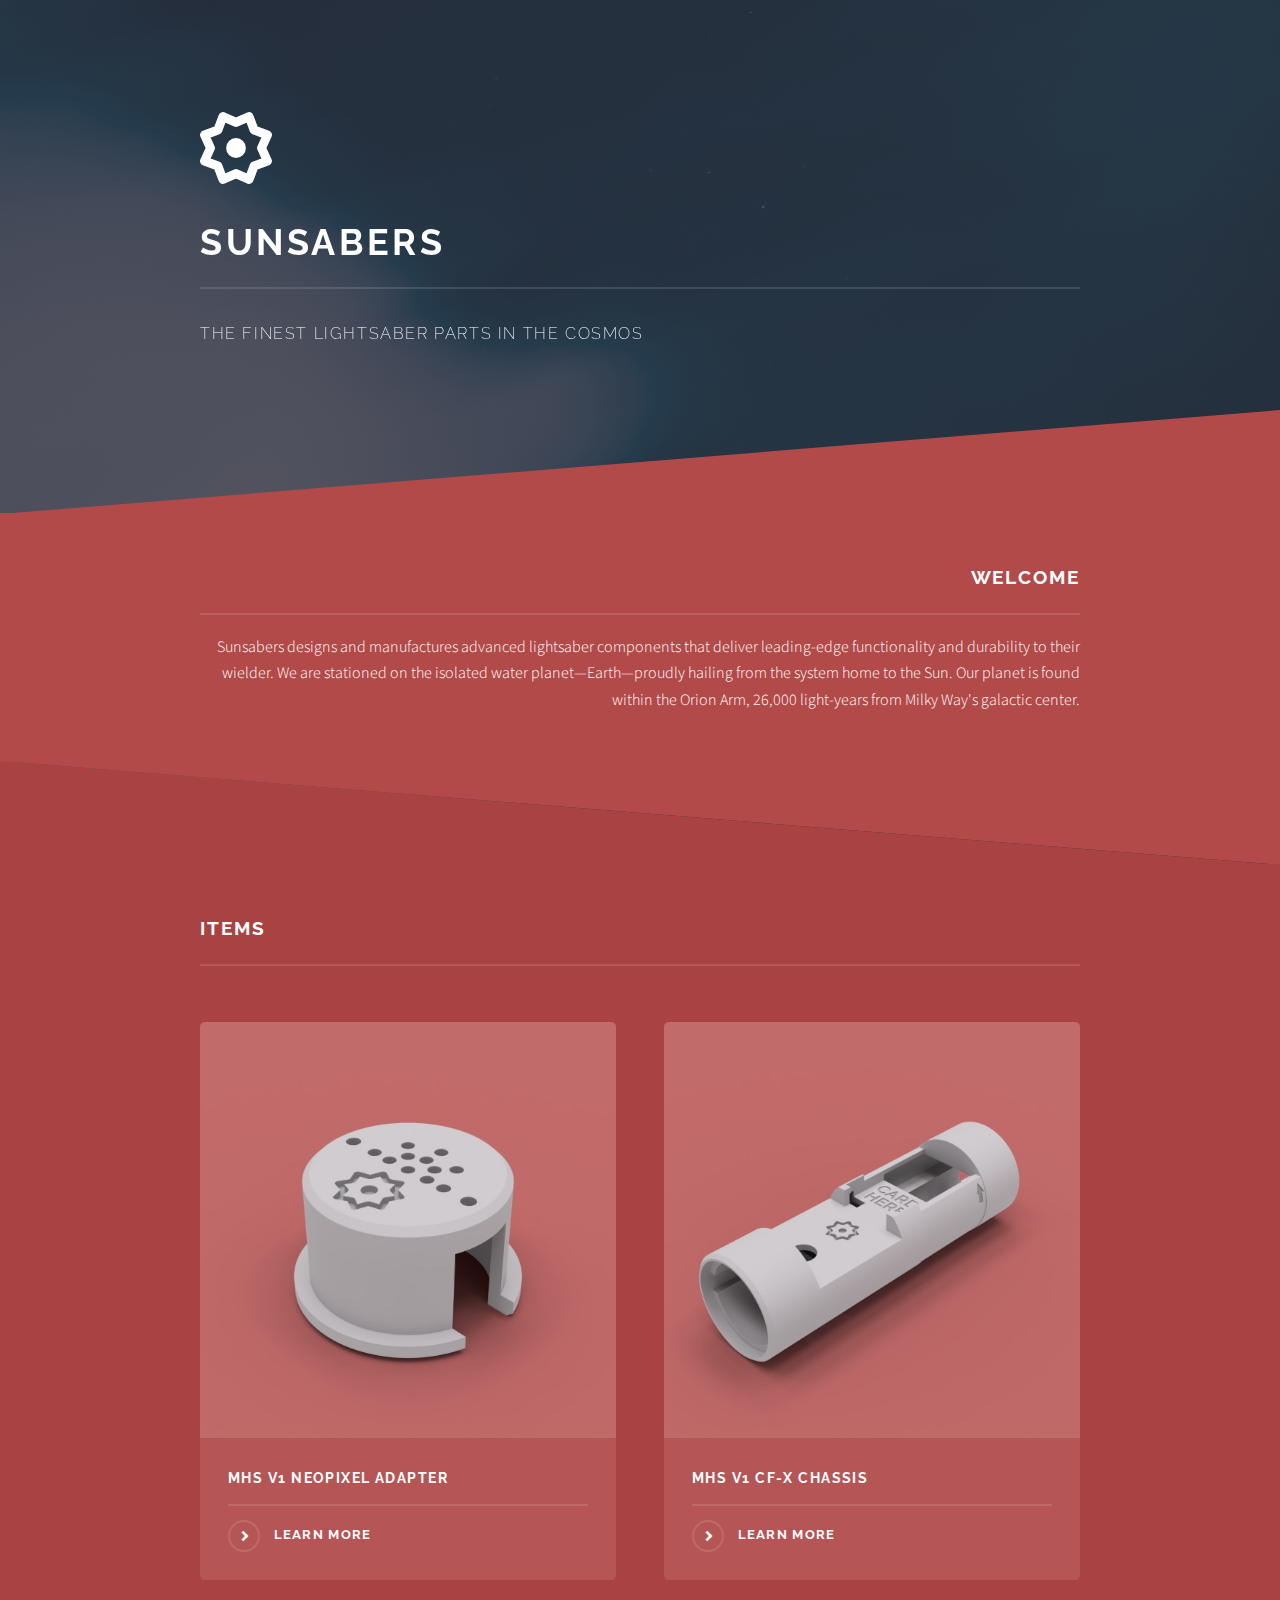
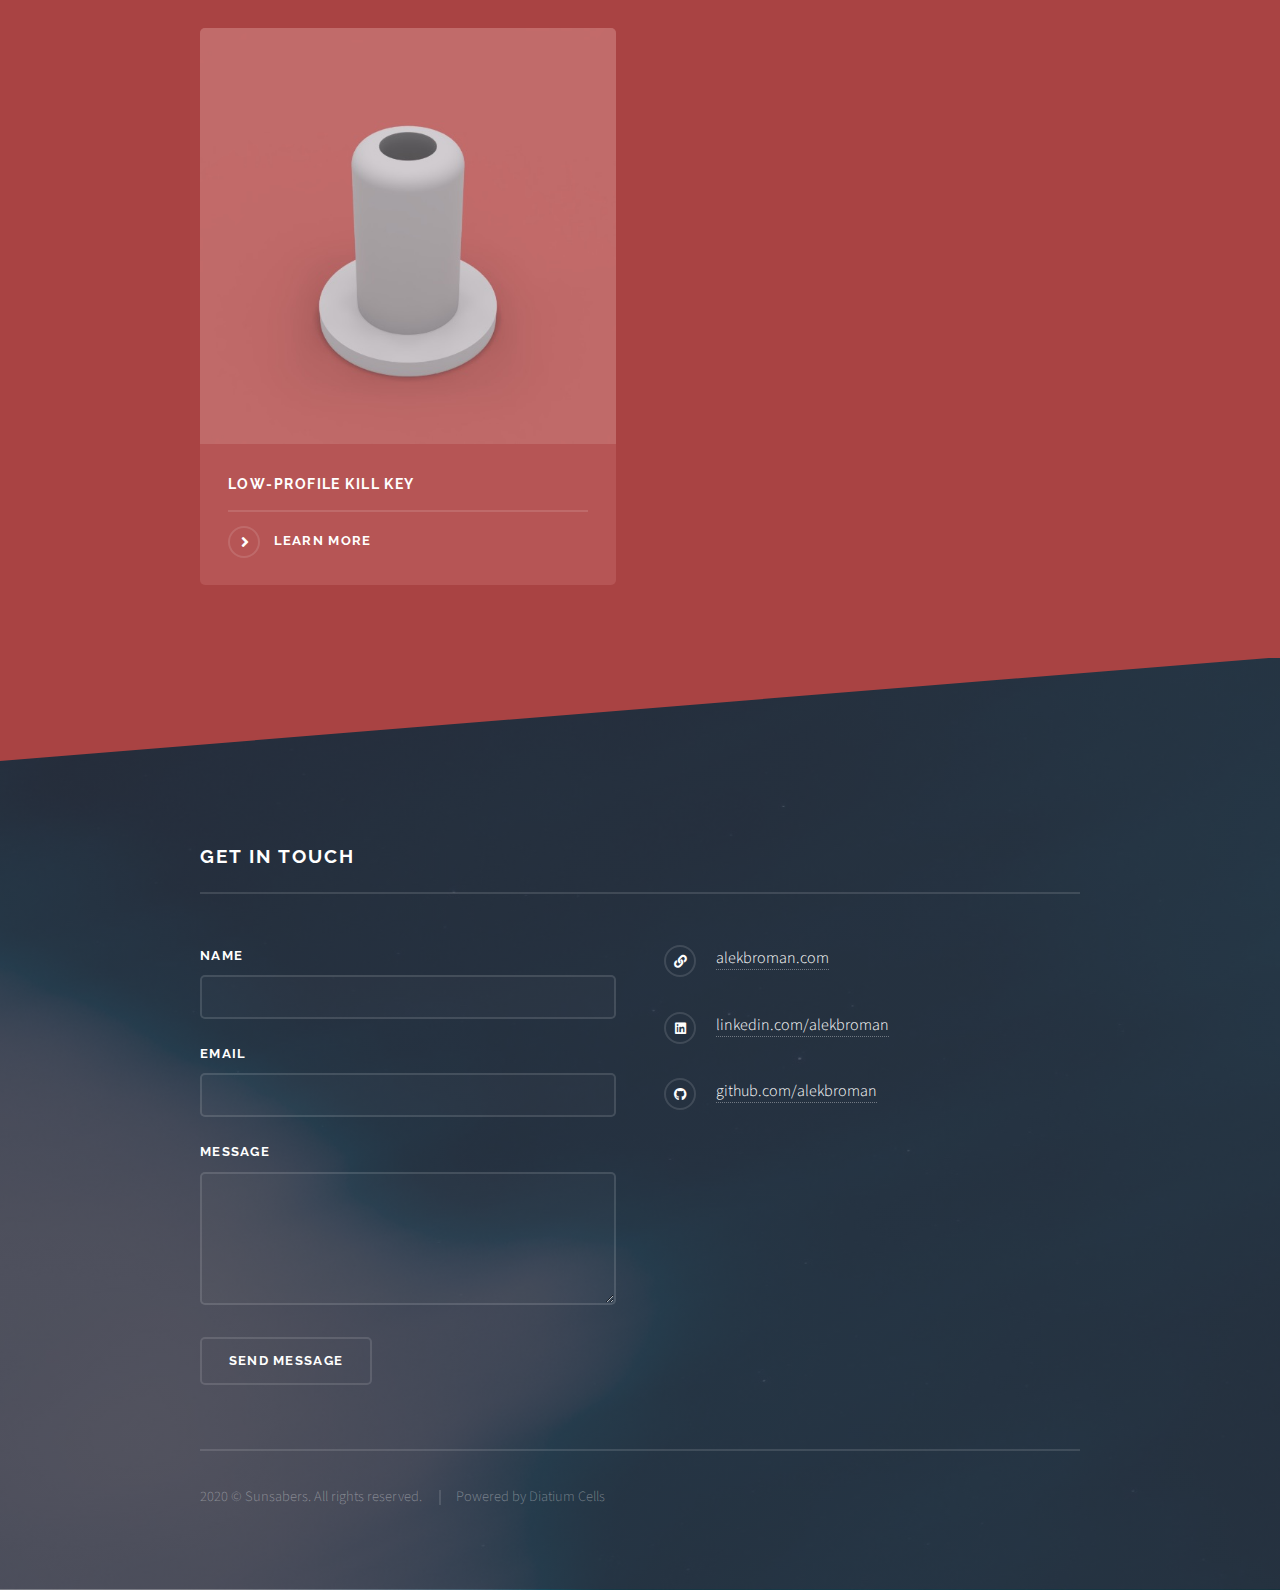
==== commit 2806d4ce: "Update index.html" ====
--- a/index.html
+++ b/index.html
@@ -60,9 +60,9 @@
 						<div class="content">
 							<h2 class="major">Welcome</h2>
 							<p>
-								Sunsabers designs and manufactures advanced lightsaber components that conform to highly precise tolerances and deliver leading-edge
-								functionality and durability to their wielder. We are stationed on the isolated water planet&mdash;Earth&mdash;proudly hailing from the system
-								home to the Sun. Our planet is found within the Orion Arm, 26,000 light-years from Milky Way's galactic center.
+								Sunsabers designs and manufactures advanced lightsaber components that deliver leading-edge functionality and durability to their wielder. We
+								are stationed on the isolated water planet&mdash;Earth&mdash;proudly hailing from the system home to the Sun. Our planet is found within the
+								Orion Arm, 26,000 light-years from Milky Way's galactic center.
 							</p>
 						</div>
 					</div>
@@ -76,12 +76,12 @@
 						<section class="features">
 							<article>
 								<a href="/adapter.html" class="image"><img src="images/adapter/1.jpg" alt="" /></a>
-								<h3 class="major">MHS V1 Pixel Adapter</h3>
+								<h3 class="major">MHS V1 NeoPixel Adapter</h3>
 								<a href="/adapter.html" class="special">Learn more</a>
 							</article>
 							<article>
 								<a href="/chassis.html" class="image"><img src="images/chassis/1.jpg" alt="" /></a>
-								<h3 class="major">MHS V1 CFX Chassis</h3>
+								<h3 class="major">MHS V1 CF-X Chassis</h3>
 								<a href="/chassis.html" class="special">Learn more</a>
 							</article>
 							<article>
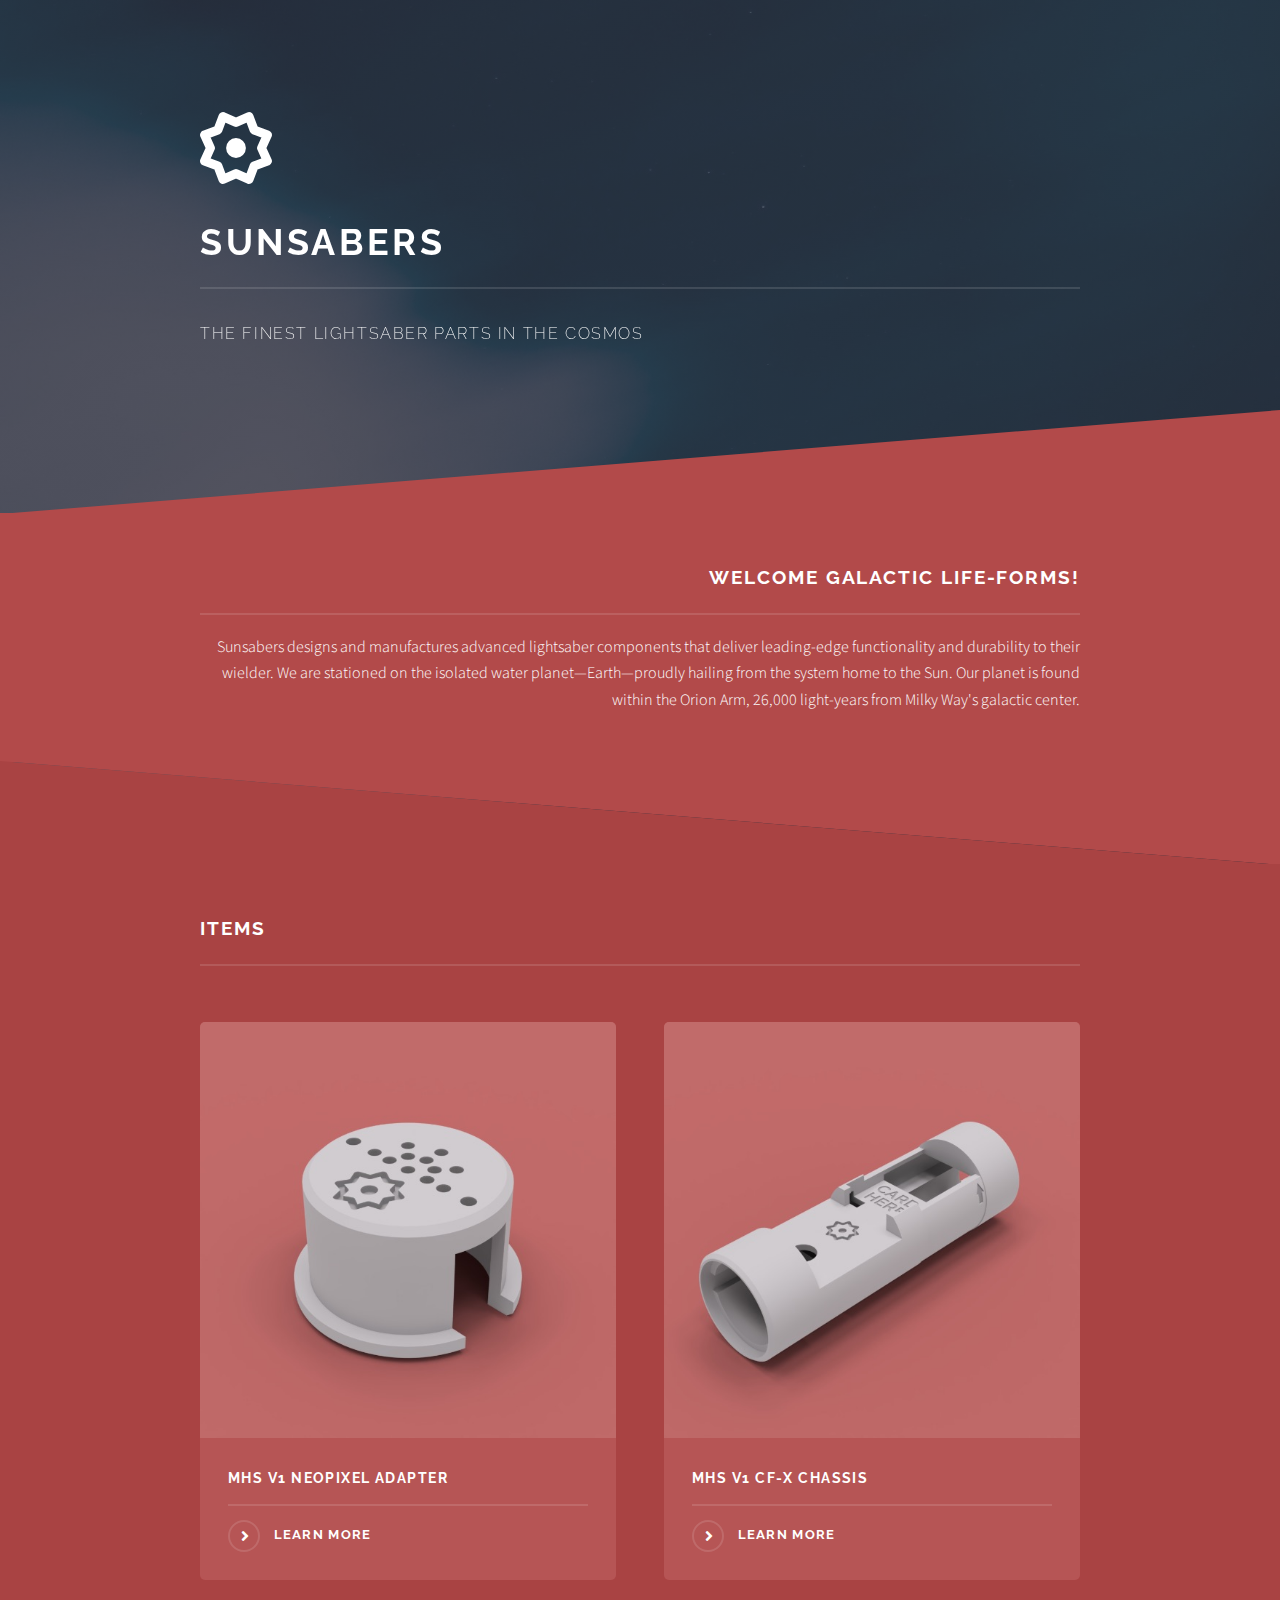
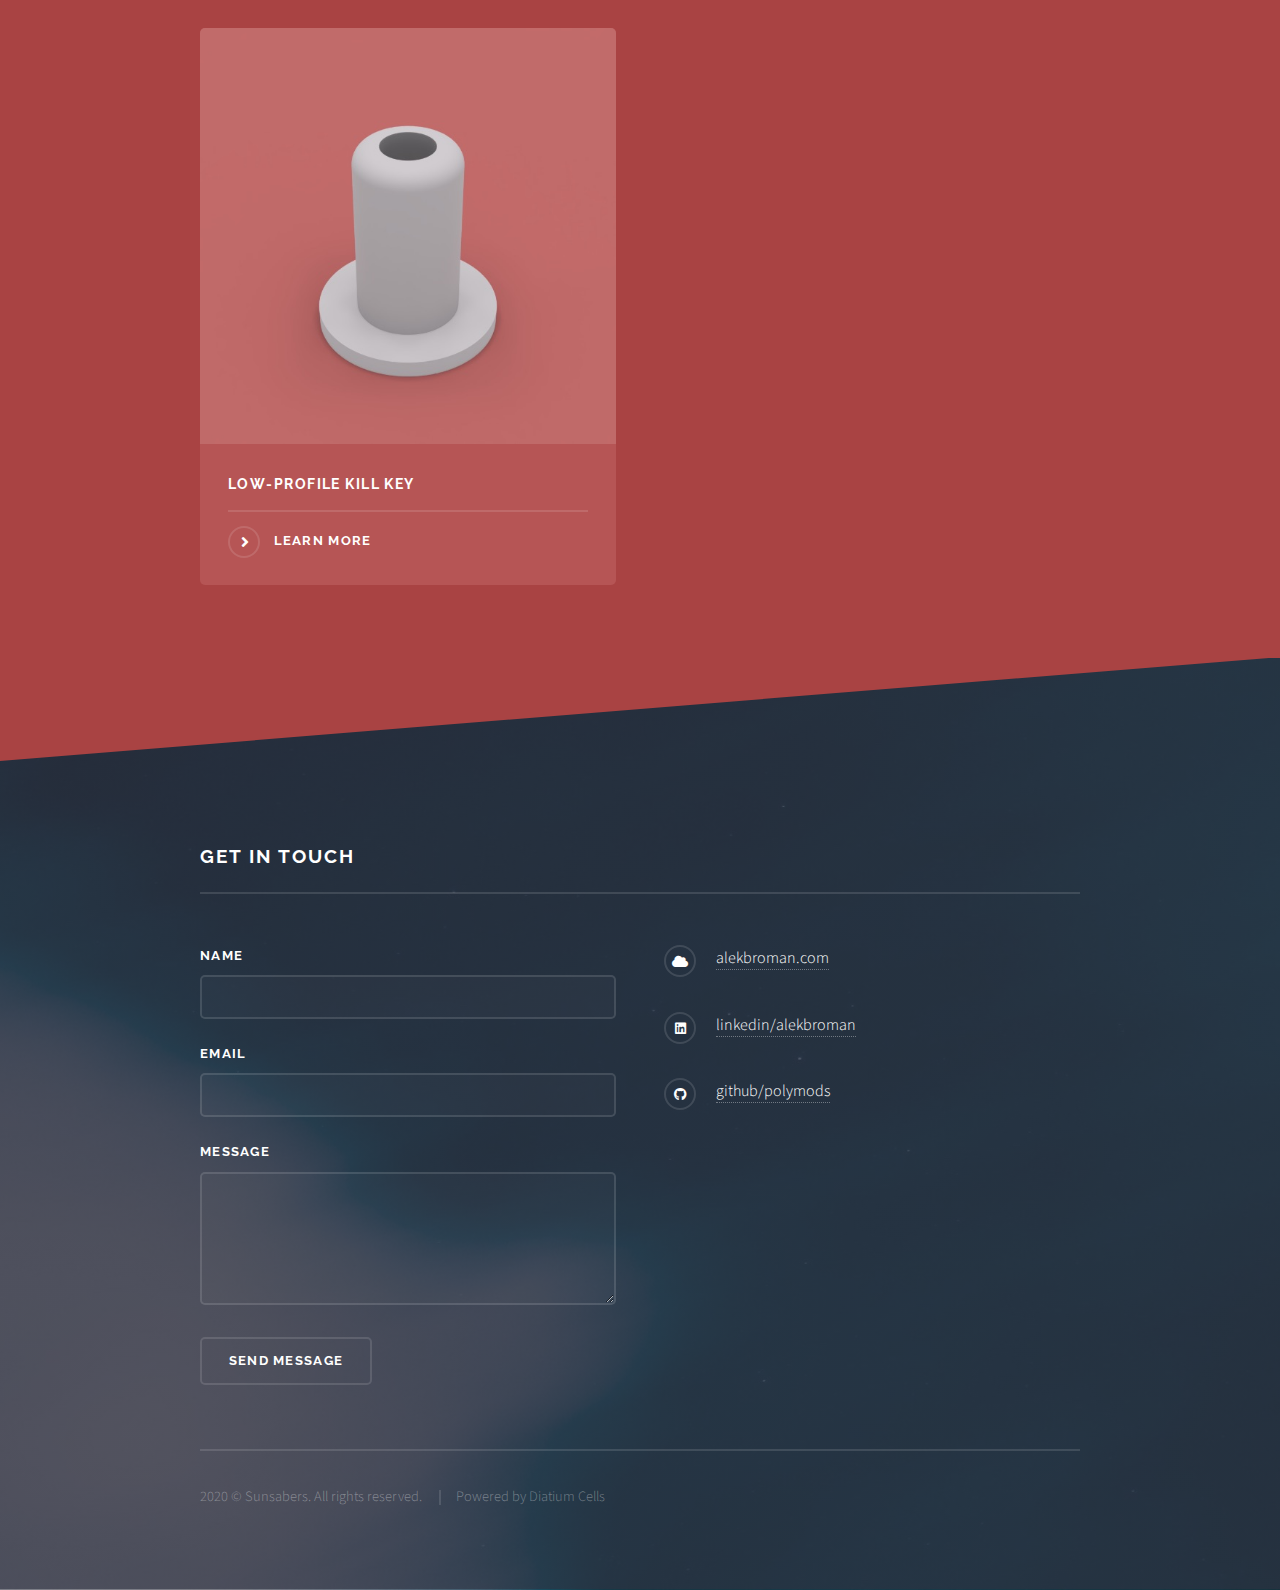
==== commit 9bd6d34a: "Update index.html" ====
--- a/index.html
+++ b/index.html
@@ -48,7 +48,7 @@
 						<span class="icon"><img src="images/logo.svg" /></span>
 					</div>
 					<h2>Sunsabers</h2>
-					<p>The Finest Lightsaber Parts in the Cosmos</p>
+					<p>The finest lightsaber parts in the Cosmos</p>
 				</div>
 			</section>
 
@@ -58,7 +58,7 @@
 				<section id="one" class="wrapper spotlight style1">
 					<div class="inner">
 						<div class="content">
-							<h2 class="major">Welcome</h2>
+							<h2 class="major">Welcome galactic life-forms!</h2>
 							<p>
 								Sunsabers designs and manufactures advanced lightsaber components that deliver leading-edge functionality and durability to their wielder. We
 								are stationed on the isolated water planet&mdash;Earth&mdash;proudly hailing from the system home to the Sun. Our planet is found within the
@@ -115,13 +115,13 @@
 							</div>
 						</div>
 						<ul class="actions">
-							<li><button class="g-recaptcha" data-sitekey="6LeF__cUAAAAAP0CEzzdbJzlmwVHVv4HgqqLmGhk" data-callback="onSubmit">Send Message</button></li>
+							<li><button class="g-recaptcha" data-sitekey="6LeF__cUAAAAAP0CEzzdbJzlmwVHVv4HgqqLmGhk" data-callback="onSubmit">Send message</button></li>
 						</ul>
 					</form>
 					<ul class="contact">
-						<li class="icon solid fa-link"><a href="https://alekbroman.com">alekbroman.com</a></li>
-						<li class="icon brands fa-linkedin"><a href="https://www.linkedin.com/in/alekbroman">linkedin.com/alekbroman</a></li>
-						<li class="icon brands fa-github"><a href="https://github.com/polymods">github.com/alekbroman</a></li>
+						<li class="icon solid fa-cloud"><a href="https://alekbroman.com">alekbroman.com</a></li>
+						<li class="icon brands fa-linkedin"><a href="https://www.linkedin.com/in/alekbroman">linkedin/alekbroman</a></li>
+						<li class="icon brands fa-github"><a href="https://github.com/polymods">github/polymods</a></li>
 					</ul>
 					<ul class="copyright">
 						<li>2020 &copy; Sunsabers. All rights reserved.</li>
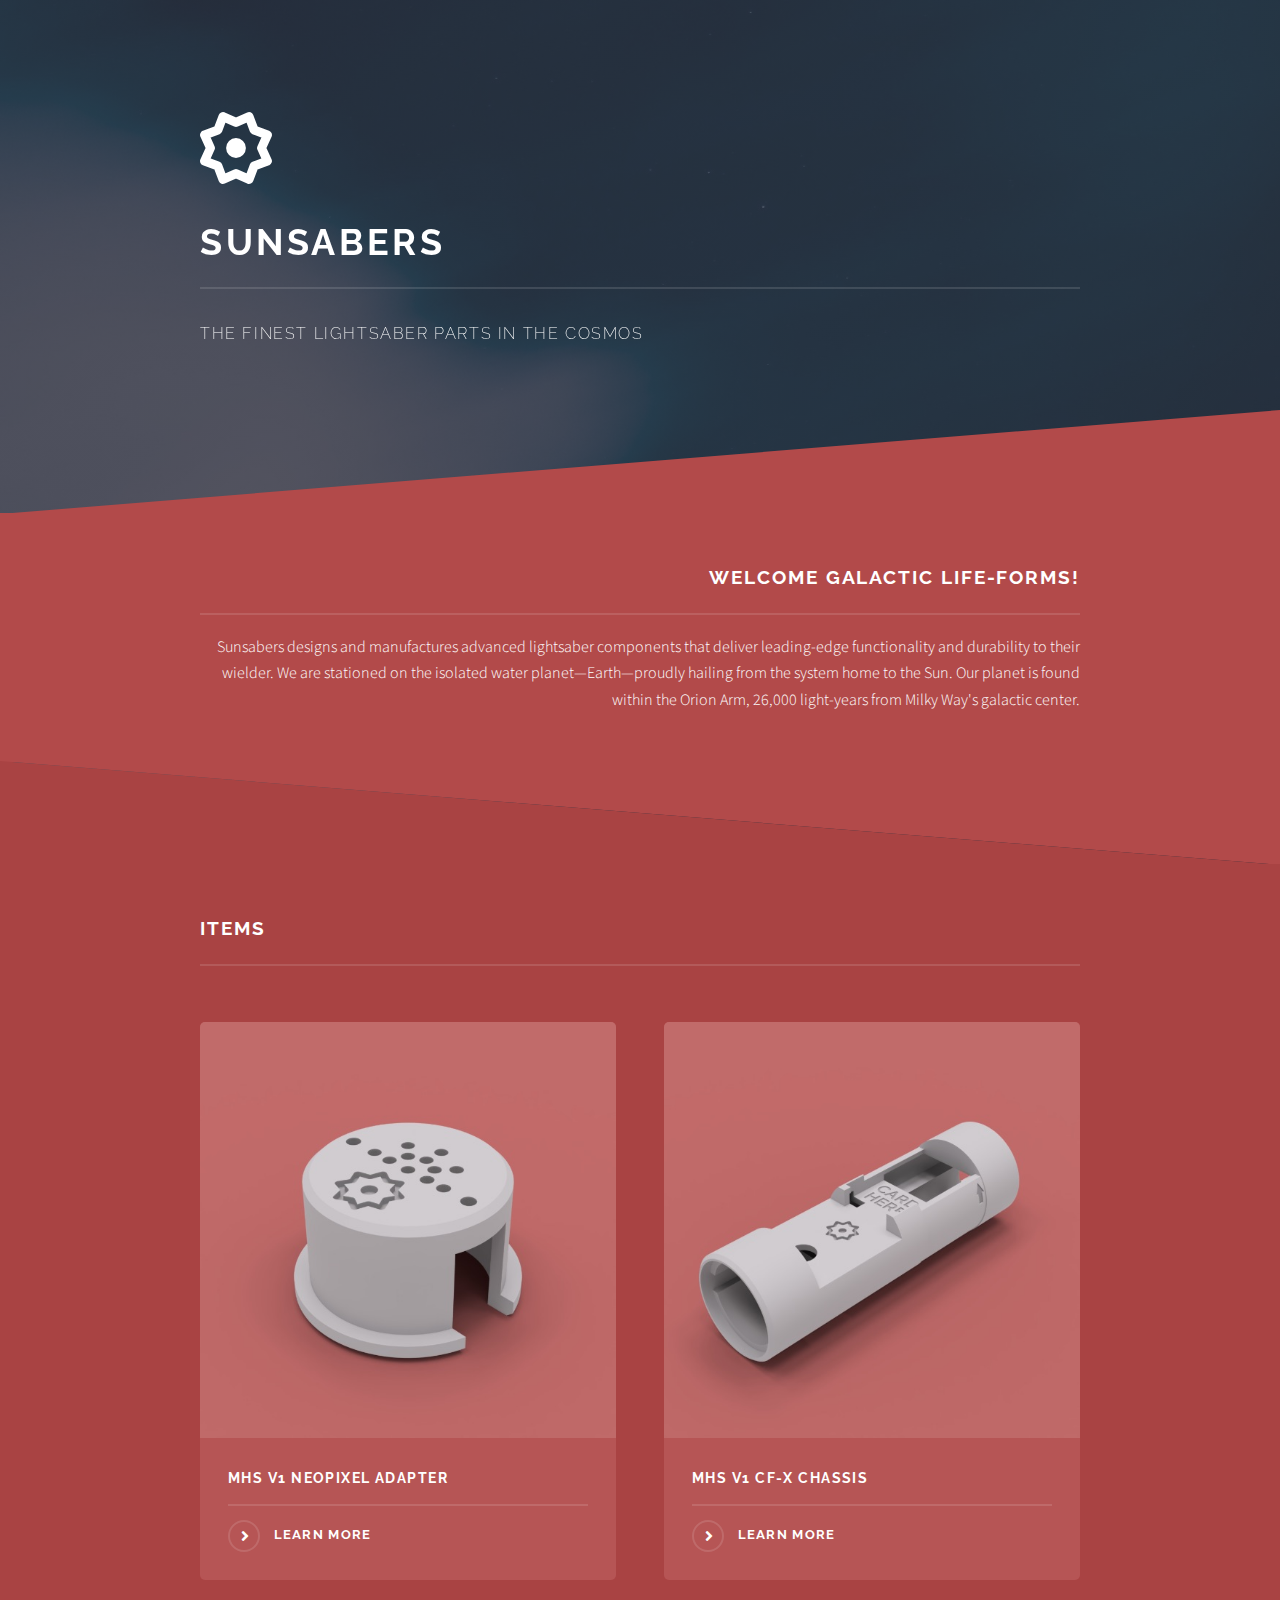
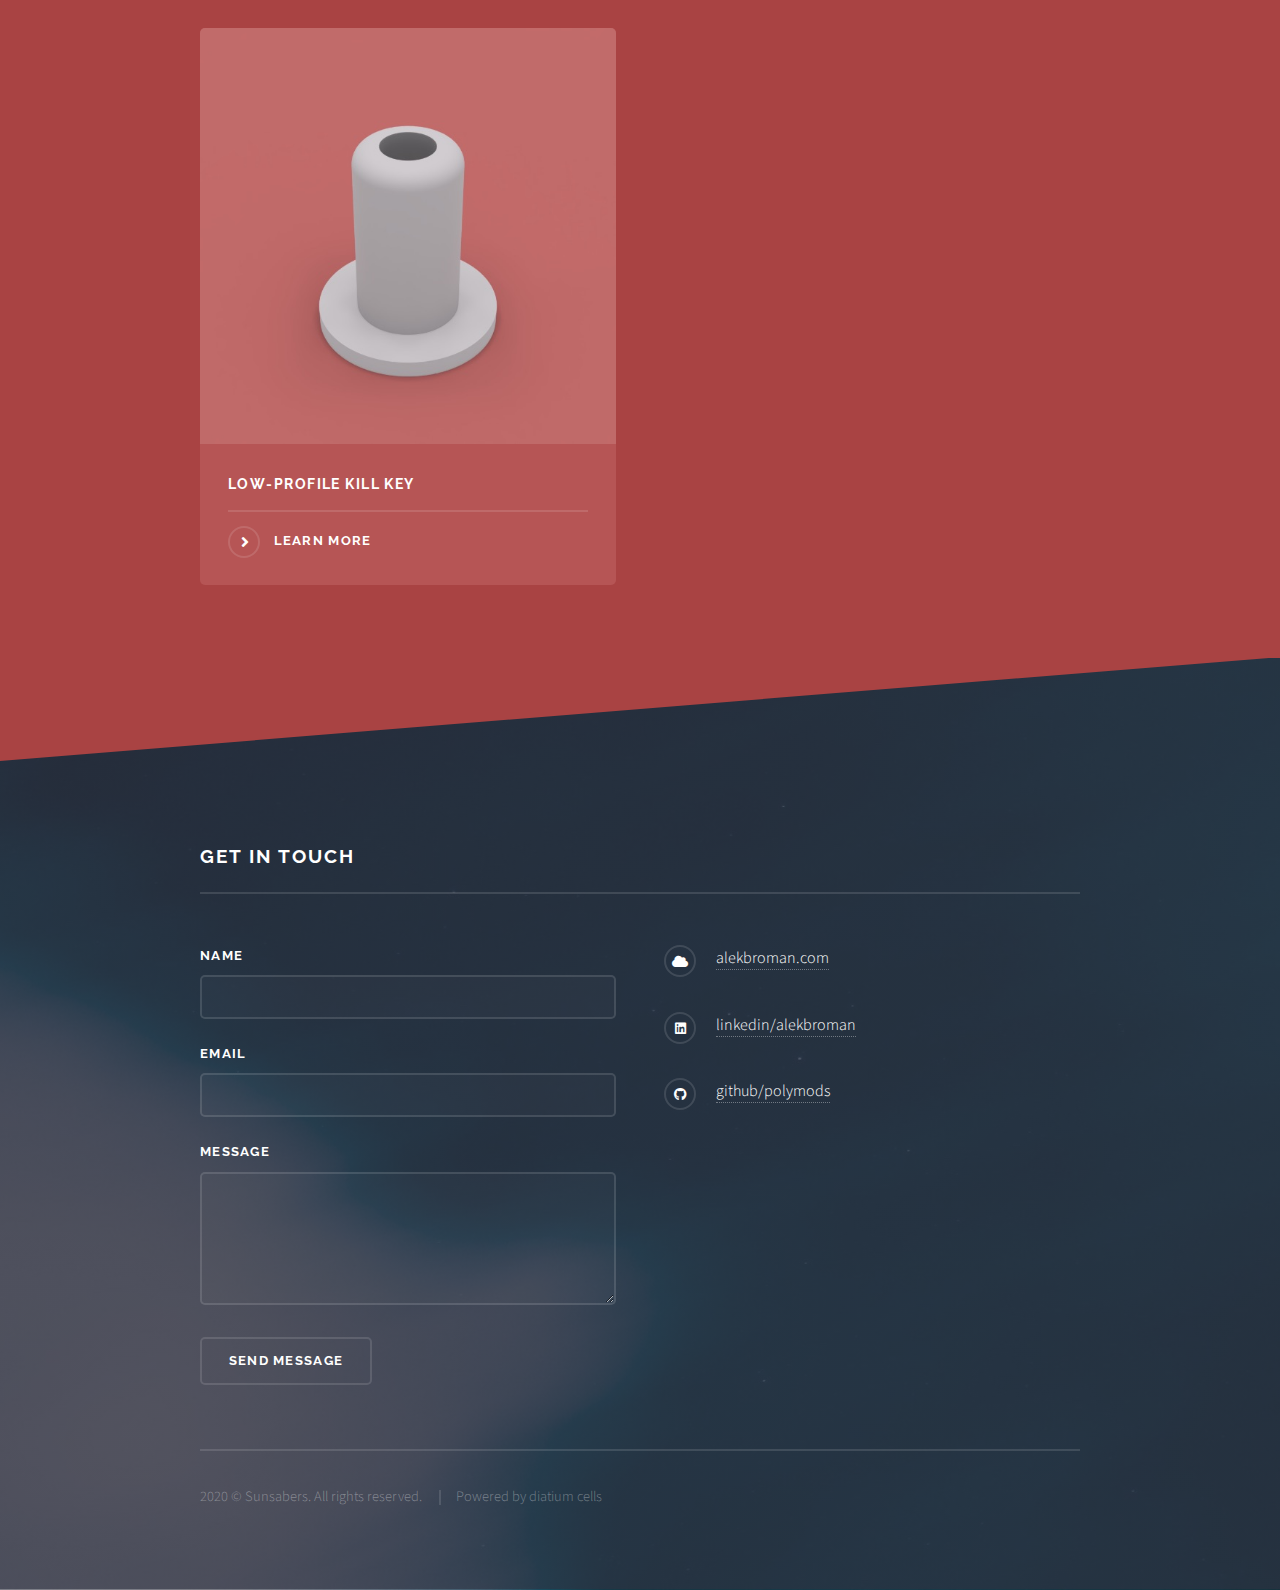
==== commit b19f8315: "Update index.html" ====
--- a/index.html
+++ b/index.html
@@ -125,7 +125,7 @@
 					</ul>
 					<ul class="copyright">
 						<li>2020 &copy; Sunsabers. All rights reserved.</li>
-						<li>Powered by Diatium Cells</li>
+						<li>Powered by diatium cells</li>
 					</ul>
 				</div>
 			</section>
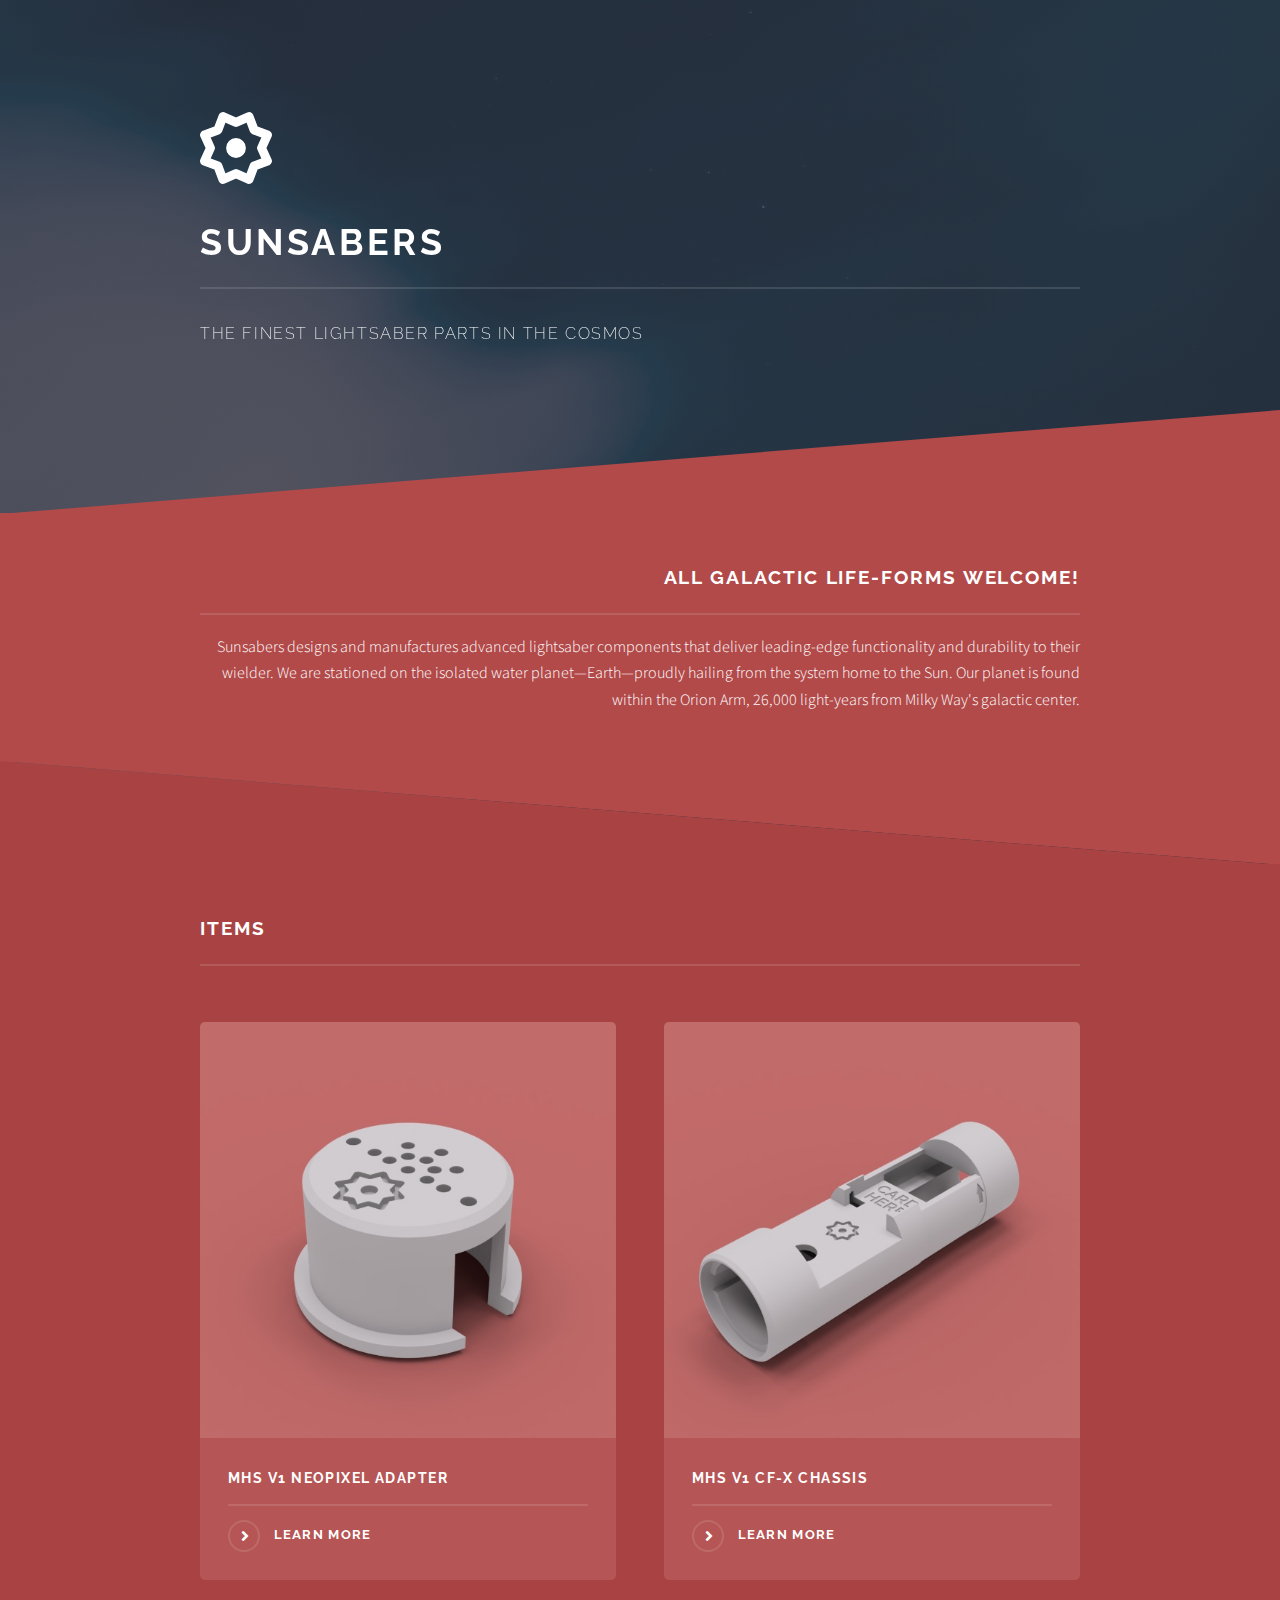
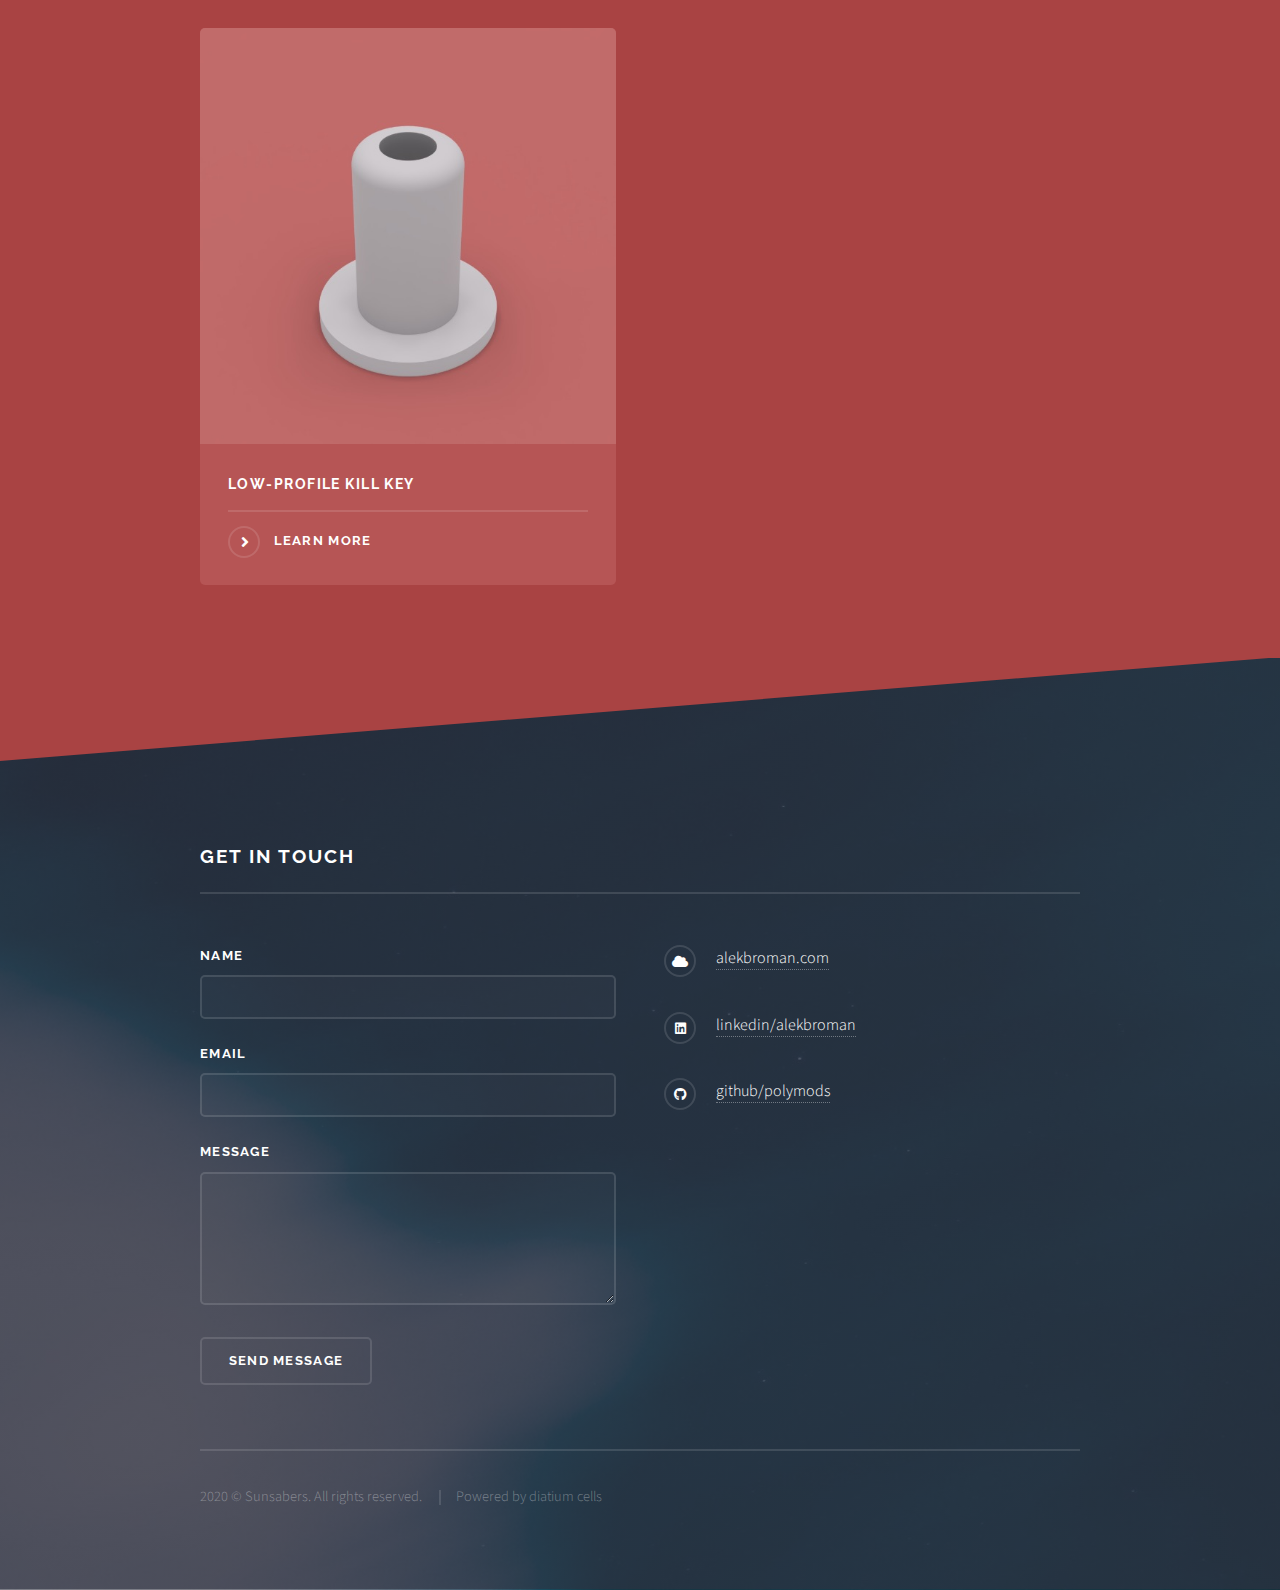
==== commit 0df96690: "Update index.html" ====
--- a/index.html
+++ b/index.html
@@ -58,7 +58,7 @@
 				<section id="one" class="wrapper spotlight style1">
 					<div class="inner">
 						<div class="content">
-							<h2 class="major">Welcome galactic life-forms!</h2>
+							<h2 class="major">All galactic life-forms welcome!</h2>
 							<p>
 								Sunsabers designs and manufactures advanced lightsaber components that deliver leading-edge functionality and durability to their wielder. We
 								are stationed on the isolated water planet&mdash;Earth&mdash;proudly hailing from the system home to the Sun. Our planet is found within the
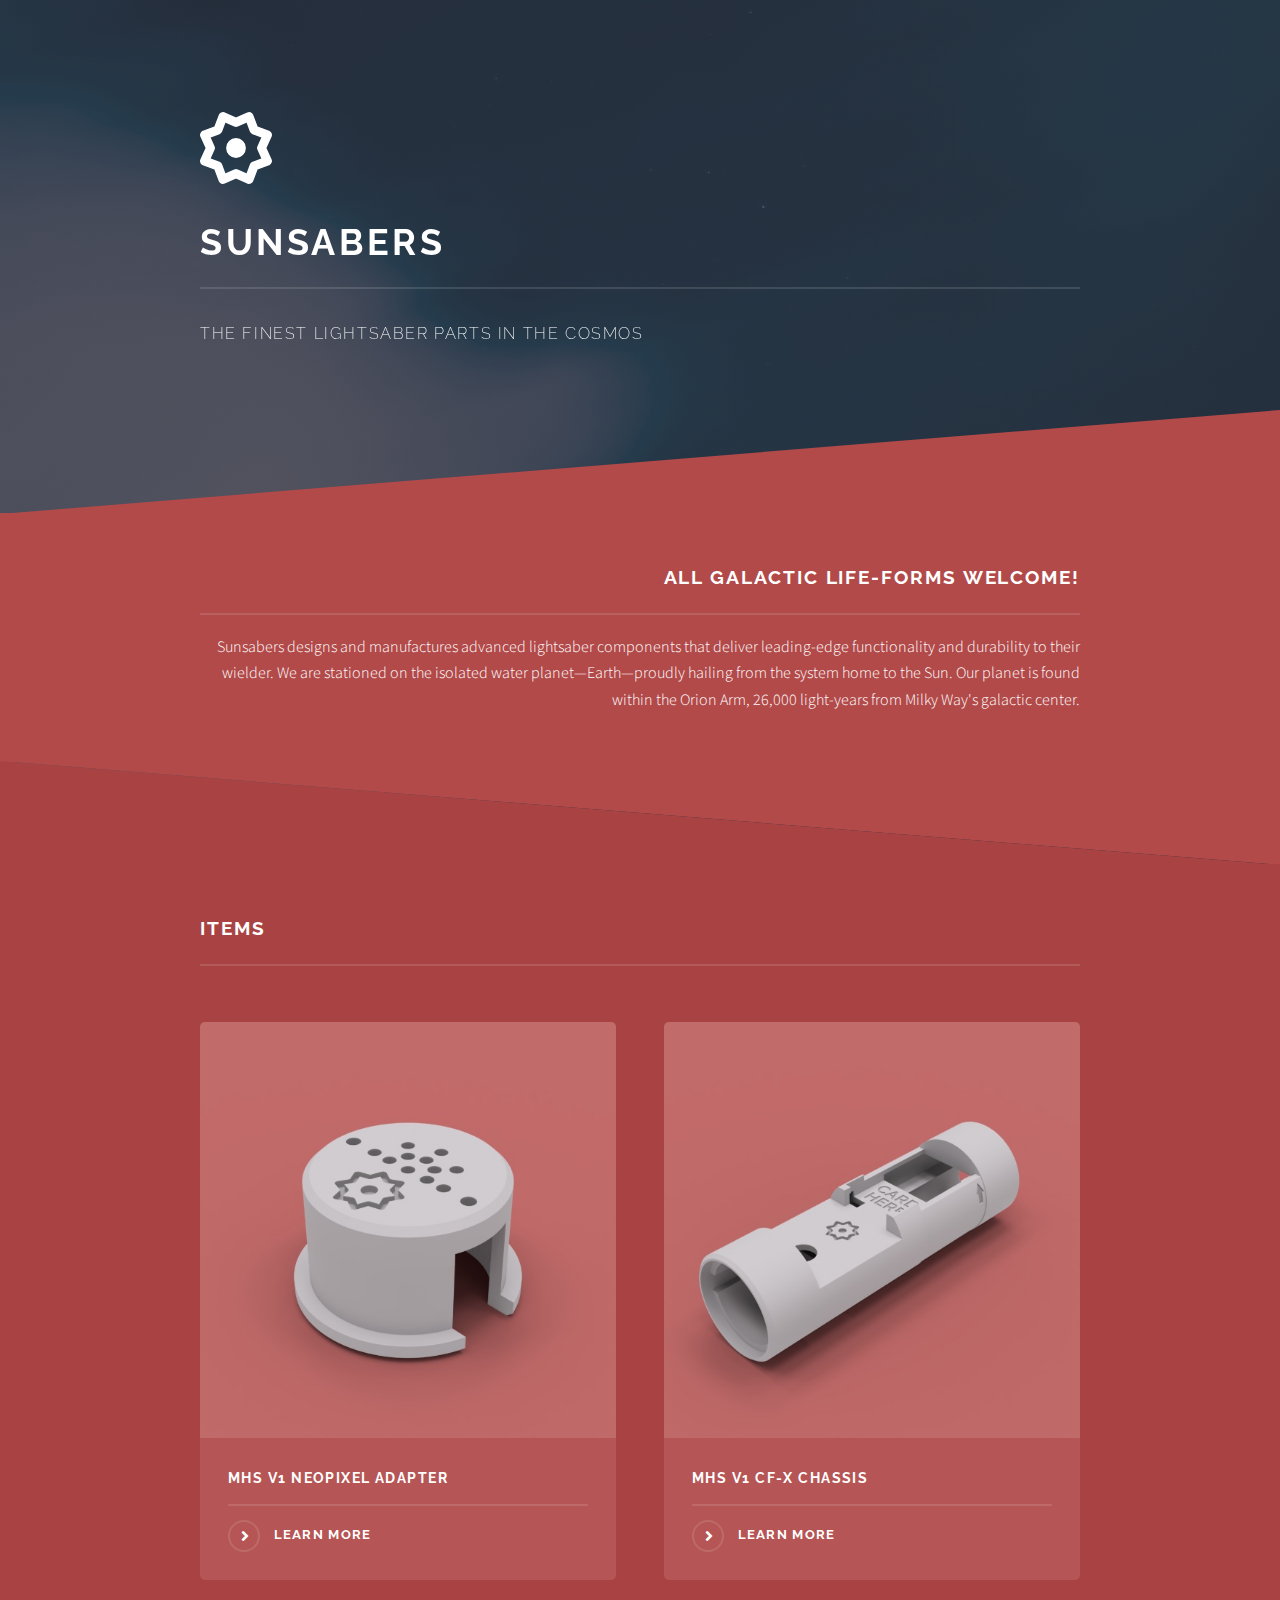
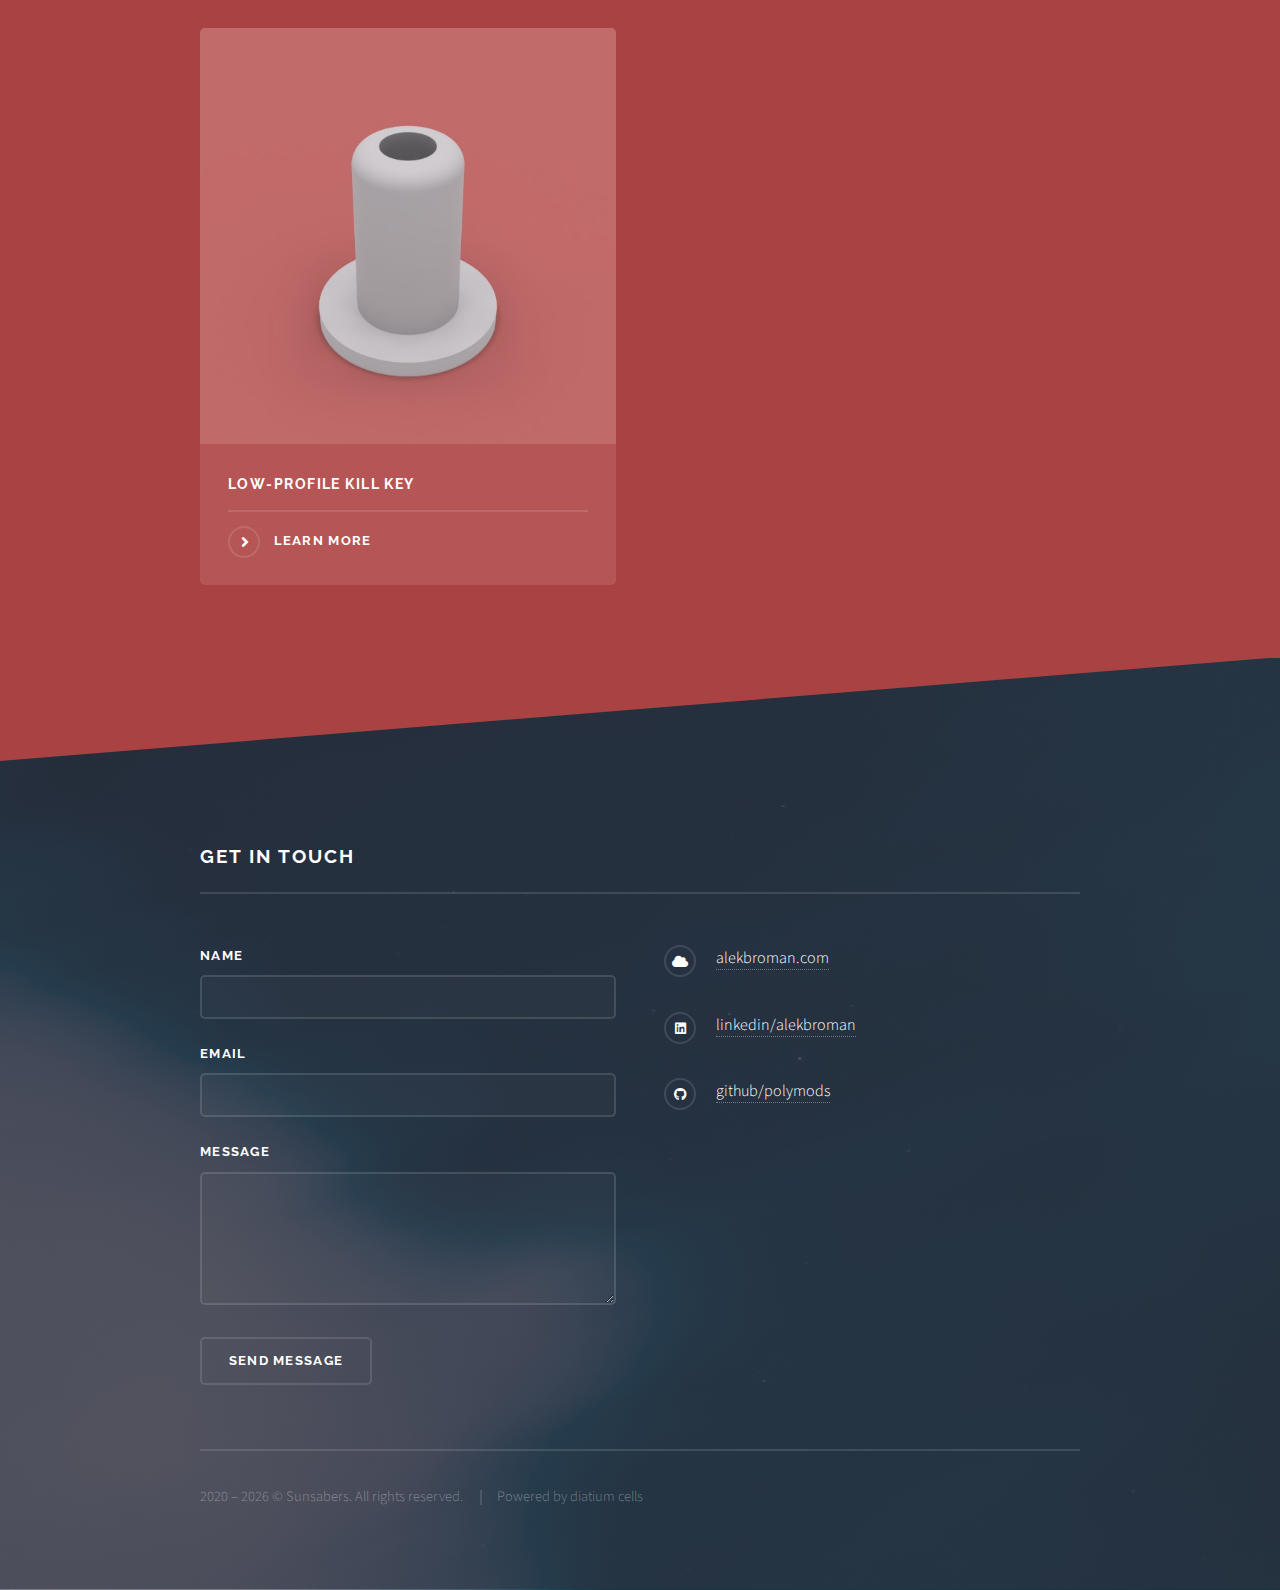
==== commit 9fe590a7: "Update index.html" ====
--- a/index.html
+++ b/index.html
@@ -61,8 +61,8 @@
 							<h2 class="major">All galactic life-forms welcome!</h2>
 							<p>
 								Sunsabers designs and manufactures advanced lightsaber components that deliver leading-edge functionality and durability to their wielder. We
-								are stationed on the isolated water planet&mdash;Earth&mdash;proudly hailing from the system home to the Sun. Our planet is found within the
-								Orion Arm, 26,000 light-years from Milky Way's galactic center.
+								are stationed on the isolated water planet—Earth—proudly hailing from the system home to the Sun. Our planet is found within the Orion Arm,
+								26,000 light-years from Milky Way's galactic center.
 							</p>
 						</div>
 					</div>
@@ -124,7 +124,13 @@
 						<li class="icon brands fa-github"><a href="https://github.com/polymods">github/polymods</a></li>
 					</ul>
 					<ul class="copyright">
-						<li>2020 &copy; Sunsabers. All rights reserved.</li>
+						<li>
+							2020 –
+							<script>
+								document.write(new Date().getFullYear());
+							</script>
+							&copy; Sunsabers. All rights reserved.
+						</li>
 						<li>Powered by diatium cells</li>
 					</ul>
 				</div>
